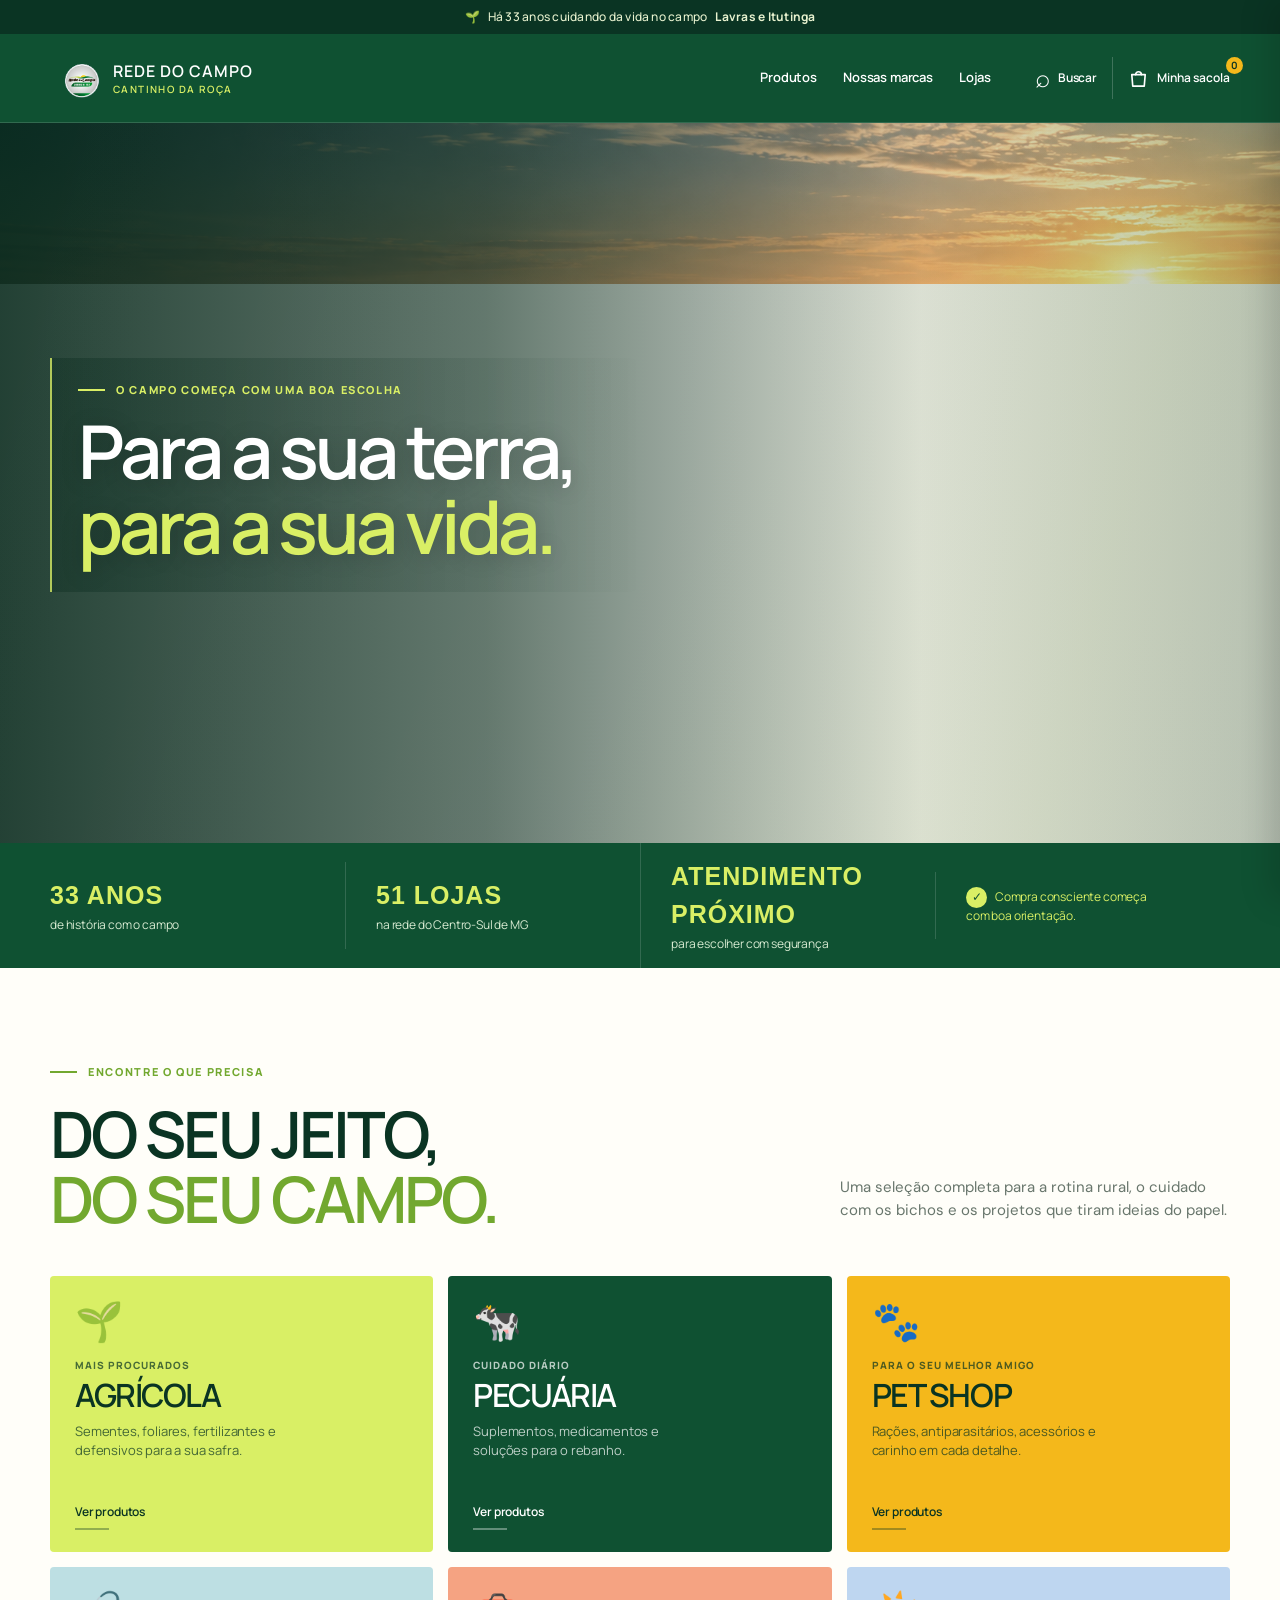
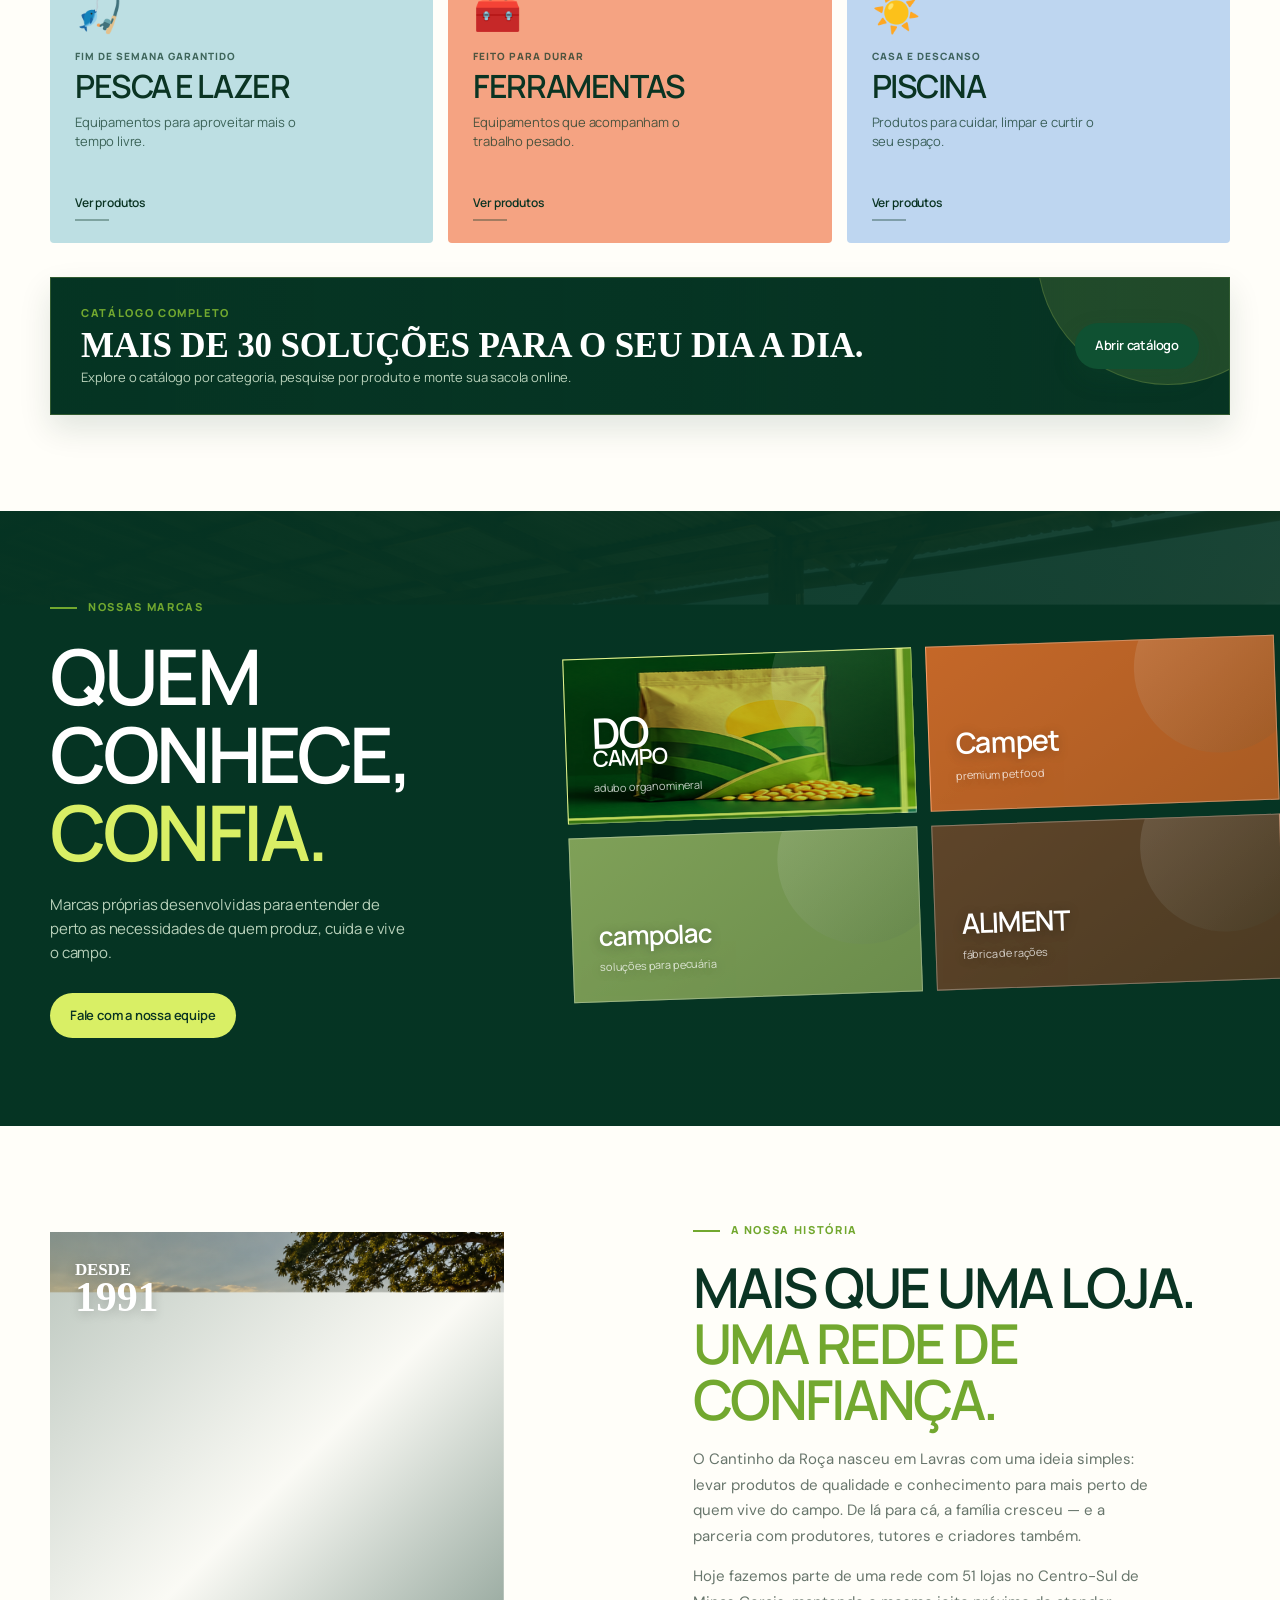
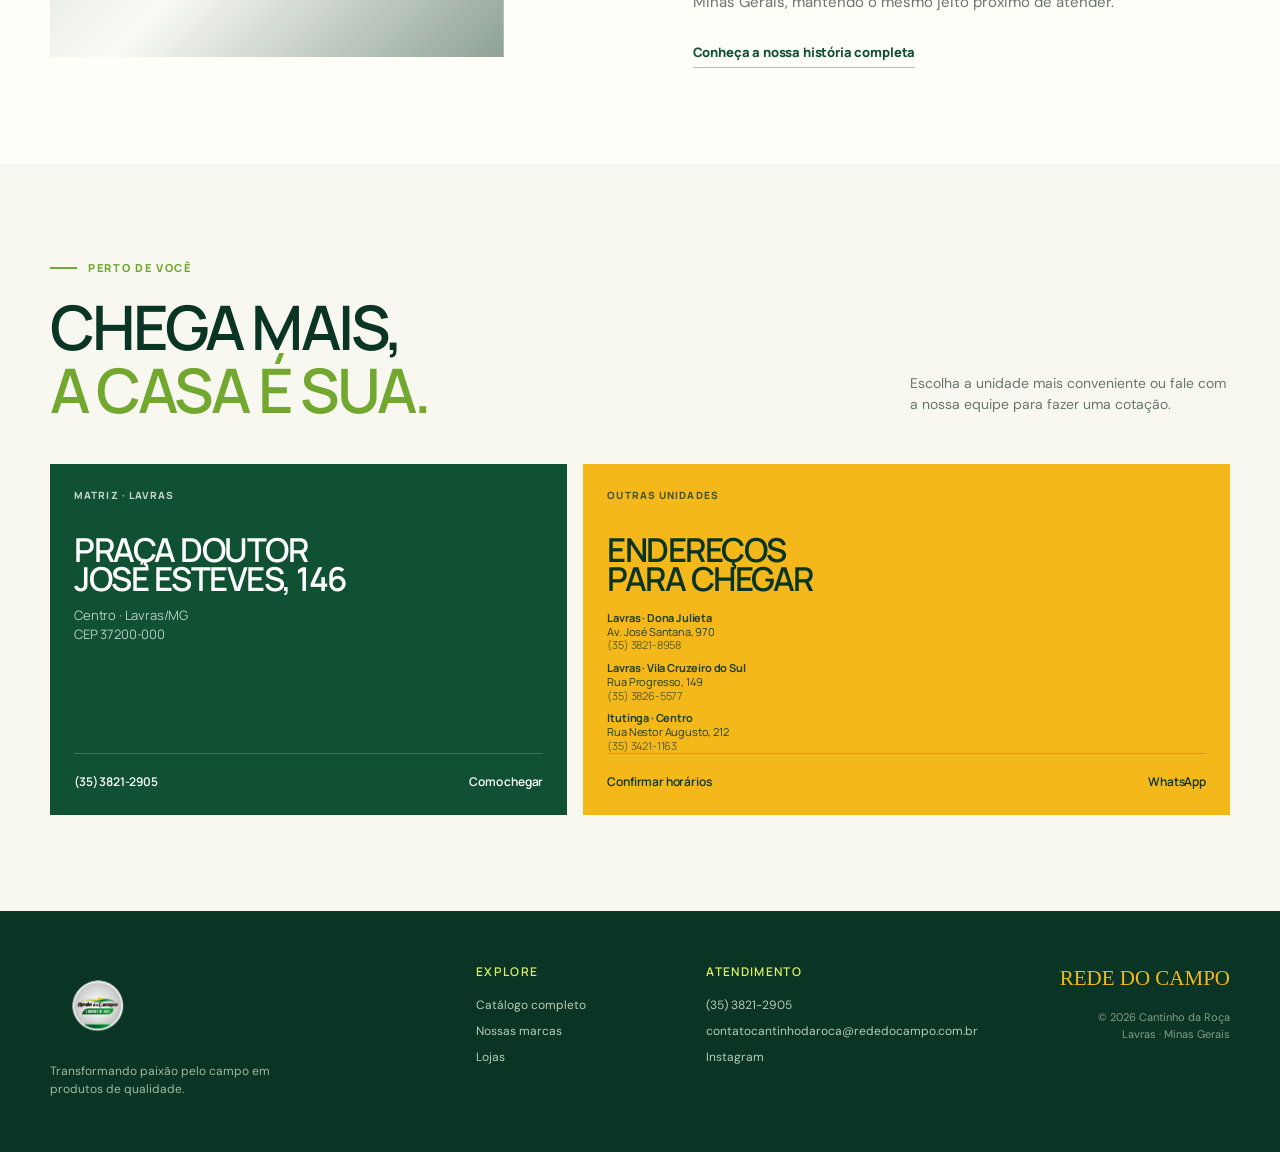
==== index.html @ a020eb0e "Publish complete site" ====
<!doctype html>
<html lang="pt-BR">
  <head>
    <meta charset="UTF-8" />
    <meta name="viewport" content="width=device-width, initial-scale=1.0" />
    <meta name="description" content="Rede do Campo Cantinho da Roça: soluções para agricultura, pecuária, pet, pesca, ferramentas e piscina em Lavras e região." />
    <title>Rede do Campo | Cantinho da Roça</title>
    <link rel="preconnect" href="https://fonts.googleapis.com" />
    <link rel="preconnect" href="https://fonts.gstatic.com" crossorigin />
    <link href="https://fonts.googleapis.com/css2?family=DM+Sans:wght@400;500;600;700&family=Manrope:wght@400;500;600;700;800&display=swap" rel="stylesheet" />
    <link rel="stylesheet" href="./styles.css?v=hero-frame" />
    <style>.quote-cta{display:none!important}.locations-grid{grid-template-columns:minmax(0,1fr) minmax(0,1.25fr)}@media(max-width:900px){.locations-grid{grid-template-columns:1fr 1fr}}@media(max-width:640px){.locations-grid{grid-template-columns:1fr}}</style>
  </head>
  <body>
    <div class="announcement"><span>🌱</span> Há 33 anos cuidando da vida no campo <b>Lavras e Itutinga</b><button class="announcement-close" aria-label="Fechar aviso">×</button></div>
    <header class="site-header">
      <div class="container header-inner">
        <button class="menu-toggle" aria-label="Abrir menu" aria-expanded="false"><span></span><span></span><span></span></button>
        <a class="brand" href="#inicio" aria-label="Rede do Campo - Cantinho da Roça"><img src="./assets/logo-cantinho-transparente.png" alt="Rede do Campo Cantinho da Roça" /><span><strong>REDE DO CAMPO</strong><small>CANTINHO DA ROÇA</small></span></a>
        <nav class="main-nav" aria-label="Navegação principal"><a href="./produtos.html">Produtos</a><a href="#marcas">Nossas marcas</a><a href="#lojas">Lojas</a></nav>
        <div class="header-actions"><a class="icon-action" href="./produtos.html" aria-label="Buscar produtos"><span class="icon">⌕</span><span>Buscar</span></a><button class="quote-action" id="open-quote" aria-label="Abrir sacola"><span class="quote-icon" aria-hidden="true"><svg viewBox="0 0 24 24"><path d="M5 8h14l-1 12H6L5 8Z"/><path d="M9 8a3 3 0 0 1 6 0"/></svg></span><span>Minha sacola</span><b id="quote-count">0</b></button></div>
      </div>
      <div class="mobile-nav" id="mobile-nav"><a href="./produtos.html">Produtos</a><a href="#marcas">Nossas marcas</a><a href="#lojas">Lojas</a></div>
    </header>

    <main id="inicio">
      <section class="hero">
        <div class="container hero-grid"><div class="hero-copy"><div class="eyebrow"><span class="eyebrow-line"></span> O campo começa com uma boa escolha</div><h1>Para a sua terra,<br /><em>para a sua vida.</em></h1></div></div>
      </section>

      <section class="trust-strip"><div class="container trust-grid"><div><strong>33 anos</strong><span>de história com o campo</span></div><div><strong>51 lojas</strong><span>na rede do Centro-Sul de MG</span></div><div><strong>Atendimento próximo</strong><span>para escolher com segurança</span></div><div class="trust-note"><span>✓</span> Compra consciente começa<br />com boa orientação.</div></div></section>

      <section id="categorias" class="section-pad categories-section"><div class="container"><div class="section-heading"><div><div class="eyebrow"><span class="eyebrow-line"></span> Encontre o que precisa</div><h2>Do seu jeito,<br /><em>do seu campo.</em></h2></div><p>Uma seleção completa para a rotina rural, o cuidado com os bichos e os projetos que tiram ideias do papel.</p></div>
        <div class="category-grid">
          <a class="category-card category-featured" href="./produtos.html?categoria=agricola"><span class="category-icon" aria-hidden="true">🌱</span><span class="category-kicker">Mais procurados</span><h3>Agrícola</h3><p>Sementes, foliares, fertilizantes e defensivos para a sua safra.</p><span class="card-link">Ver produtos</span></a>
          <a class="category-card category-dark" href="./produtos.html?categoria=pecuaria"><span class="category-icon" aria-hidden="true">🐄</span><span class="category-kicker">Cuidado diário</span><h3>Pecuária</h3><p>Suplementos, medicamentos e soluções para o rebanho.</p><span class="card-link">Ver produtos</span></a>
          <a class="category-card category-yellow" href="./produtos.html?categoria=pet"><span class="category-icon" aria-hidden="true">🐾</span><span class="category-kicker">Para o seu melhor amigo</span><h3>Pet shop</h3><p>Rações, antiparasitários, acessórios e carinho em cada detalhe.</p><span class="card-link">Ver produtos</span></a>
          <a class="category-card category-blue" href="./produtos.html?categoria=pesca"><span class="category-icon" aria-hidden="true">🎣</span><span class="category-kicker">Fim de semana garantido</span><h3>Pesca e lazer</h3><p>Equipamentos para aproveitar mais o tempo livre.</p><span class="card-link">Ver produtos</span></a>
          <a class="category-card category-coral" href="./produtos.html?categoria=ferramentas"><span class="category-icon" aria-hidden="true">🧰</span><span class="category-kicker">Feito para durar</span><h3>Ferramentas</h3><p>Equipamentos que acompanham o trabalho pesado.</p><span class="card-link">Ver produtos</span></a>
          <a class="category-card category-pool" href="./produtos.html?categoria=piscina"><span class="category-icon" aria-hidden="true">☀️</span><span class="category-kicker">Casa e descanso</span><h3>Piscina</h3><p>Produtos para cuidar, limpar e curtir o seu espaço.</p><span class="card-link">Ver produtos</span></a>
        </div>
        <div class="catalog-callout"><div><span class="eyebrow">Catálogo completo</span><h2>Mais de 30 soluções para o seu dia a dia.</h2><p>Explore o catálogo por categoria, pesquise por produto e monte sua sacola online.</p></div><a class="button button-primary" href="./produtos.html">Abrir catálogo</a></div>
      </div></section>

      <section id="marcas" class="brands-section"><div class="container brands-wrap"><div class="brands-copy"><div class="eyebrow"><span class="eyebrow-line"></span> Nossas marcas</div><h2>Quem conhece,<br /><em>confia.</em></h2><p>Marcas próprias desenvolvidas para entender de perto as necessidades de quem produz, cuida e vive o campo.</p><a class="button button-light" href="#lojas">Fale com a nossa equipe</a></div><div class="brand-tiles"><div class="brand-tile brand-tile-docampo"><span>DO</span><strong>CAMPO</strong><small>adubo organomineral</small></div><div class="brand-tile brand-tile-campet"><span>Campet</span><small>premium pet food</small></div><div class="brand-tile brand-tile-campolac"><span>campolac</span><small>soluções para pecuária</small></div><div class="brand-tile brand-tile-aliment"><span>ALIMENT</span><small>fábrica de rações</small></div></div></div></section>
      <section id="sobre" class="section-pad about-section"><div class="container about-grid"><div class="about-collage"><div class="collage-card collage-main"><span class="collage-year">DESDE<br /><strong>1991</strong></span></div></div><div class="about-copy"><div class="eyebrow"><span class="eyebrow-line"></span> A nossa história</div><h2>Mais que uma loja.<br /><em>Uma rede de confiança.</em></h2><p>O Cantinho da Roça nasceu em Lavras com uma ideia simples: levar produtos de qualidade e conhecimento para mais perto de quem vive do campo. De lá para cá, a família cresceu — e a parceria com produtores, tutores e criadores também.</p><p>Hoje fazemos parte de uma rede com 51 lojas no Centro-Sul de Minas Gerais, mantendo o mesmo jeito próximo de atender.</p><a class="text-link" href="https://www.cantinhodarocarededocampo.com.br/empresa" target="_blank" rel="noreferrer">Conheça a nossa história completa</a></div></div></section>
      <section id="lojas" class="locations-section section-pad"><div class="container"><div class="locations-header"><div><div class="eyebrow"><span class="eyebrow-line"></span> Perto de você</div><h2>Chega mais,<br /><em>a casa é sua.</em></h2></div><p>Escolha a unidade mais conveniente ou fale com a nossa equipe para fazer uma cotação.</p></div><div class="locations-grid"><article class="location-card location-main"><div class="location-top"><span class="location-tag">Matriz · Lavras</span></div><h3>Praça Doutor<br />José Esteves, 146</h3><p>Centro · Lavras/MG<br />CEP 37200-000</p><div class="location-footer"><a href="tel:+553538212905">(35) 3821-2905</a><a class="location-link" href="https://www.google.com/maps/search/?api=1&query=Pra%C3%A7a+Doutor+Jos%C3%A9+Esteves+146+Lavras+MG" target="_blank" rel="noreferrer">Como chegar</a></div></article><article class="location-card location-secondary location-addresses"><div class="location-top"><span class="location-tag">Outras unidades</span></div><h3>Endereços<br />para chegar</h3><div class="location-list"><p><strong>Lavras · Dona Julieta</strong><br />Av. José Santana, 970<br /><span>(35) 3821-8958</span></p><p><strong>Lavras · Vila Cruzeiro do Sul</strong><br />Rua Progresso, 149<br /><span>(35) 3826-5577</span></p><p><strong>Itutinga · Centro</strong><br />Rua Nestor Augusto, 212<br /><span>(35) 3421-1163</span></p></div><div class="location-footer"><a href="https://bio.site/Cantinhodaroca_rededocampo" target="_blank" rel="noreferrer">Confirmar horários</a><a class="location-link" href="https://bio.site/Cantinhodaroca_rededocampo" target="_blank" rel="noreferrer">WhatsApp</a></div></article><aside class="quote-cta"><span class="quote-spark">✳</span><h3>Precisa de ajuda<br />para escolher?</h3><p>Converse com quem entende do assunto.</p><a class="button button-primary" href="https://wa.me/5535998410566" target="_blank" rel="noreferrer">Falar pelo WhatsApp</a></aside></div></div></section>
    </main>

    <footer class="site-footer"><div class="container footer-grid"><div class="footer-brand"><img src="./assets/logo-cantinho-transparente.png" alt="Rede do Campo Cantinho da Roça" /><p>Transformando paixão pelo campo em produtos de qualidade.</p></div><div><h4>Explore</h4><a href="./produtos.html">Catálogo completo</a><a href="#marcas">Nossas marcas</a><a href="#lojas">Lojas</a></div><div><h4>Atendimento</h4><a href="tel:+553538212905">(35) 3821-2905</a><a href="mailto:contatocantinhodaroca@rededocampo.com.br">contatocantinhodaroca@rededocampo.com.br</a><a href="https://www.instagram.com/cantinhodaroca_rededocampo/" target="_blank" rel="noreferrer">Instagram</a></div><div class="footer-last"><span>Rede do Campo</span><small>© 2026 Cantinho da Roça<br />Lavras · Minas Gerais</small></div></div></footer>

    <div class="quote-drawer" id="quote-drawer" aria-hidden="true"><div class="drawer-backdrop" id="drawer-backdrop"></div><aside class="drawer-panel"><div class="drawer-header"><div><span class="eyebrow">Sua seleção</span><h2>Minha sacola</h2></div><button id="close-quote" aria-label="Fechar sacola">×</button></div><div class="drawer-body" id="drawer-body"></div><div class="drawer-footer"><div class="drawer-total"><span>Total estimado</span><strong id="drawer-total">R$ 0,00</strong></div><p>Os valores finais serão confirmados pela equipe da loja.</p><button class="button button-primary" id="open-checkout" hidden>Ir para checkout</button></div></aside></div>
    <div class="checkout-modal" id="checkout-modal" aria-hidden="true"><div class="checkout-backdrop" id="checkout-backdrop"></div><section class="checkout-panel" role="dialog" aria-modal="true" aria-labelledby="checkout-title"><div class="checkout-header"><div><span class="eyebrow">Finalizar pedido</span><h2 id="checkout-title">Seu pedido, <em>do seu jeito.</em></h2></div><button id="close-checkout" aria-label="Fechar checkout">×</button></div><form id="checkout-form" class="checkout-form"><div class="checkout-layout"><div class="checkout-fields"><div class="form-section"><div class="form-section-title"><span>Dados</span><h3>Seus dados</h3></div><div class="field-grid"><label>Nome completo<input name="name" autocomplete="name" required placeholder="Como podemos te chamar?" /></label><label>WhatsApp<input name="phone" autocomplete="tel" required placeholder="(35) 99999-9999" /></label><label class="field-wide">E-mail<input name="email" type="email" autocomplete="email" required placeholder="voce@email.com" /></label></div></div><div class="form-section"><div class="form-section-title"><span>Entrega</span><h3>Como receber?</h3></div><div class="choice-grid"><label class="choice-card"><input type="radio" name="fulfillment" value="Entrega" checked /><span class="choice-icon">⌂</span><span><strong>Entrega</strong><small>Receba em Lavras e região</small></span></label><label class="choice-card"><input type="radio" name="fulfillment" value="Retirada na loja" /><span class="choice-icon">⌖</span><span><strong>Retirada na loja</strong><small>Escolha a unidade mais próxima</small></span></label></div><div class="field-grid delivery-fields"><label class="field-wide">Endereço<input name="address" autocomplete="street-address" placeholder="Rua, número e complemento" /></label><label>Cidade<input name="city" value="Lavras" /></label><label>CEP<input name="zip" inputmode="numeric" placeholder="37200-000" /></label><label class="field-wide">Observações<input name="notes" placeholder="Ponto de referência (opcional)" /></label></div></div><div class="form-section"><div class="form-section-title"><span>Pagamento</span><h3>Escolha como pagar</h3></div><div class="choice-grid payment-choices"><label class="choice-card"><input type="radio" name="payment" value="PIX" checked /><span class="choice-icon">⌁</span><span><strong>PIX</strong><small>Pagamento instantâneo</small></span></label><label class="choice-card"><input type="radio" name="payment" value="Cartão de crédito" /><span class="choice-icon">▤</span><span><strong>Crédito</strong><small>Até 12x no cartão</small></span></label><label class="choice-card"><input type="radio" name="payment" value="Cartão de débito" /><span class="choice-icon">▣</span><span><strong>Débito</strong><small>Pagamento na maquininha</small></span></label></div><div class="card-fields" id="card-fields"><div class="field-grid"><label class="field-wide">Número do cartão<input name="cardNumber" inputmode="numeric" autocomplete="cc-number" placeholder="0000 0000 0000 0000" /></label><label>Nome no cartão<input name="cardName" autocomplete="cc-name" placeholder="Nome impresso" /></label><label>Validade<input name="cardExpiry" autocomplete="cc-exp" placeholder="MM/AA" /></label><label>CVV<input name="cardCvv" inputmode="numeric" autocomplete="cc-csc" placeholder="000" /></label></div></div><div class="pix-note" id="pix-note"><span>PIX</span><p>O código para pagamento será enviado depois da confirmação do pedido.</p></div></div></div><aside class="order-summary"><div class="summary-top"><span>Resumo do pedido</span><span id="checkout-items-count">0 itens</span></div><div id="checkout-items"></div><div class="summary-line"><span>Subtotal</span><strong id="checkout-subtotal">R$ 0,00</strong></div><div class="summary-line delivery-line"><span>Entrega</span><strong id="checkout-delivery">A combinar</strong></div><div class="summary-total"><span>Total estimado</span><strong id="checkout-total">R$ 0,00</strong></div><button class="button button-primary checkout-submit" type="submit">Confirmar pedido</button><small>Você receberá a confirmação da equipe antes de qualquer cobrança.</small></aside></div></form><div class="checkout-success" id="checkout-success" hidden><span>✓</span><h3>Pedido recebido!</h3><p>Obrigado. A equipe do Cantinho da Roça vai confirmar disponibilidade, entrega e pagamento pelo WhatsApp.</p><button class="button button-primary" id="success-close">Voltar para a loja</button></div></section></div>
    <div class="toast" id="toast" role="status">Adicionado à sua cotação.</div>
    <script src="./app.js"></script>
  </body>
</html>
---- styles.css ----
:root{--forest:#0f5132;--forest-deep:#0a3423;--leaf:#72a82f;--lime:#d9ef65;--yellow:#f4b81b;--cream:#f8f8f1;--paper:#fffef9;--ink:#14251e;--muted:#68766c;--line:#dfe4d9;--orange:#f47b31;--blue:#6eaec7;--shadow:0 18px 45px rgba(19,56,32,.1)}
*{box-sizing:border-box}html{scroll-behavior:smooth}body{margin:0;background:var(--cream);color:var(--ink);font-family:"DM Sans",sans-serif;font-size:16px;line-height:1.5}a{color:inherit;text-decoration:none}button,input{font:inherit}button{cursor:pointer}.container{width:min(1180px,calc(100% - 48px));margin:0 auto}.section-pad{padding:96px 0}.announcement{height:34px;background:var(--forest-deep);color:#e8f2cf;display:flex;align-items:center;justify-content:center;gap:8px;font-size:12px;font-weight:600;letter-spacing:.02em;position:relative}.announcement a{color:var(--lime);text-decoration:underline;text-underline-offset:3px}.announcement-separator{opacity:.45}.announcement-close{display:none}.site-header{background:var(--paper);border-bottom:1px solid #edf0e8;position:sticky;top:0;z-index:20}.header-main{height:88px;display:flex;align-items:center;gap:28px}.brand{display:flex;align-items:center;gap:11px;min-width:242px}.brand img{width:52px;height:52px;object-fit:contain}.brand span{display:flex;flex-direction:column;line-height:1}.brand strong{font-family:"Barlow Condensed",sans-serif;letter-spacing:.06em;font-size:16px;color:var(--forest-deep)}.brand small{font-family:"Barlow Condensed",sans-serif;letter-spacing:.14em;font-weight:800;font-size:10px;color:var(--leaf);margin-top:5px}.main-nav{display:flex;align-items:center;gap:26px;margin-left:auto}.main-nav a{font-size:13px;font-weight:700;color:#48594d;transition:color .2s}.main-nav a:hover{color:var(--forest)}.header-actions{display:flex;align-items:center;gap:15px;margin-left:16px}.icon-action,.quote-action{border:0;background:none;color:var(--forest-deep);display:flex;align-items:center;gap:7px;font-size:12px;font-weight:700;white-space:nowrap}.icon{font-size:26px;font-family:Arial;font-weight:400;line-height:.5}.quote-action{position:relative;padding:9px 0 9px 13px;border-left:1px solid var(--line)}.quote-icon{font-size:20px;transform:rotate(90deg);display:inline-block}.quote-action b{background:var(--yellow);color:var(--forest-deep);font-size:10px;border-radius:50%;width:17px;height:17px;display:grid;place-items:center;position:absolute;right:-13px;top:0}.menu-toggle,.mobile-nav{display:none}.eyebrow{display:flex;align-items:center;gap:11px;color:var(--leaf);font-size:11px;font-weight:800;letter-spacing:.15em;text-transform:uppercase}.eyebrow-line{width:27px;height:2px;background:currentColor;display:inline-block}.hero{padding-top:76px;padding-bottom:84px;overflow:hidden}.hero-grid{display:grid;grid-template-columns:48% 52%;align-items:center;gap:24px}.hero-copy{padding:14px 0 15px}.hero h1,.section-heading h2,.about-copy h2,.locations-header h2,.social-copy h2{font-family:"Barlow Condensed",sans-serif;text-transform:uppercase;line-height:.95;letter-spacing:-.015em;margin:24px 0 22px;color:var(--forest-deep);font-size:clamp(56px,6vw,88px);font-weight:900}.hero h1 em,.section-heading h2 em,.about-copy h2 em,.locations-header h2 em,.social-copy h2 em{color:var(--leaf);font-style:normal}.hero-lede{max-width:480px;color:var(--muted);font-size:17px;line-height:1.65;margin:0 0 30px}.hero-buttons{display:flex;gap:12px;flex-wrap:wrap}.button{border:0;border-radius:100px;padding:13px 20px;display:inline-flex;align-items:center;justify-content:center;gap:16px;font-size:13px;font-weight:800;transition:transform .2s,box-shadow .2s}.button:hover{transform:translateY(-2px)}.button-primary{background:var(--forest);color:white;box-shadow:0 10px 25px rgba(15,81,50,.17)}.button-primary:hover{box-shadow:0 13px 27px rgba(15,81,50,.28)}.button-ghost{border:1px solid #becbb9;color:var(--forest);background:transparent}.button-light{background:var(--lime);color:var(--forest-deep)}.hero-buttons .button span,.button span{font-size:16px;font-weight:400}.hero-proof{display:flex;align-items:center;gap:13px;margin-top:48px}.proof-avatars{display:flex}.proof-avatars span{width:28px;height:28px;display:grid;place-items:center;border-radius:50%;border:2px solid var(--cream);margin-left:-5px;color:var(--forest-deep);font-size:12px}.proof-avatars span:first-child{margin-left:0;background:var(--lime)}.proof-avatars span:nth-child(2){background:var(--yellow)}.proof-avatars span:last-child{background:#8ab584}.hero-proof p{font-size:12px;line-height:1.35;margin:0;color:var(--forest)}.hero-proof p span{color:var(--muted)}.hero-art{position:relative;height:505px;display:flex;align-items:center;justify-content:center}.sun-disc{position:absolute;width:400px;height:400px;background:var(--lime);border-radius:50%;right:2%;top:7%;opacity:.85}.hero-art:before{content:"";position:absolute;inset:16px -100px -15px 60px;background:var(--yellow);clip-path:polygon(17% 5%,82% 0,100% 27%,93% 88%,47% 100%,0 78%);opacity:.82}.hero-image-frame{position:relative;width:420px;height:360px;overflow:hidden;z-index:2;border:12px solid var(--paper);box-shadow:var(--shadow);transform:rotate(4deg);background:#92bd35}.hero-image-frame img{width:100%;height:100%;object-fit:cover}.hero-sticker{position:absolute;z-index:4;display:flex;flex-direction:column;text-transform:uppercase;line-height:.95;font-family:"Barlow Condensed",sans-serif;font-weight:800}.sticker-top{right:0;top:57px;background:var(--forest);color:var(--lime);padding:19px 20px 17px;transform:rotate(-5deg);font-size:16px;box-shadow:6px 8px 0 rgba(10,52,35,.14)}.sticker-top span{font-size:23px;color:var(--yellow);line-height:1}.sticker-top strong{font-size:30px;color:#fff;margin-top:4px}.sticker-bottom{bottom:43px;left:10px;background:var(--paper);color:var(--forest-deep);padding:14px 18px 15px;transform:rotate(-4deg);font-size:17px;box-shadow:var(--shadow)}.sticker-bottom strong{font-size:30px;color:var(--leaf)}.sticker-bottom span{font-family:"DM Sans";text-transform:none;font-size:11px;line-height:1.2;margin-top:3px}.hero-grain{position:absolute;width:40px;height:150px;border-left:3px solid var(--forest);border-radius:50%;transform:rotate(26deg);z-index:1}.grain-one{bottom:29px;right:39px}.grain-two{top:55px;left:51px;transform:rotate(-44deg);height:96px;border-color:var(--yellow)}.trust-strip{background:var(--forest);color:#fff}.trust-grid{display:grid;grid-template-columns:repeat(4,1fr);min-height:108px;align-items:center}.trust-grid>div{padding:15px 30px;border-left:1px solid rgba(255,255,255,.15);display:flex;flex-direction:column;gap:2px}.trust-grid>div:first-child{border-left:0;padding-left:0}.trust-grid strong{font-family:"Barlow Condensed",sans-serif;text-transform:uppercase;font-size:25px;letter-spacing:.04em;color:var(--lime)}.trust-grid span{font-size:12px;color:#d7ead1}.trust-note{font-size:12px;line-height:1.35!important;color:var(--lime);display:block!important}.trust-note span{display:inline-grid;width:21px;height:21px;border-radius:50%;background:var(--lime);color:var(--forest);place-items:center;margin-right:6px;vertical-align:middle}.categories-section{background:var(--paper)}.section-heading{display:flex;align-items:end;justify-content:space-between;gap:28px;margin-bottom:45px}.section-heading h2{font-size:clamp(48px,5vw,68px);margin:20px 0 0}.section-heading>p{max-width:390px;color:var(--muted);margin:0 0 10px;font-size:15px}.category-grid{display:grid;grid-template-columns:repeat(3,1fr);gap:15px}.category-card{position:relative;overflow:hidden;border-radius:4px;min-height:276px;padding:25px;color:var(--forest-deep);transition:transform .25s,box-shadow .25s}.category-card:hover{transform:translateY(-5px);box-shadow:var(--shadow)}.category-icon{font-size:35px;display:block;filter:saturate(.9)}.category-kicker{display:block;font-size:10px;font-weight:800;text-transform:uppercase;letter-spacing:.1em;margin-top:18px;opacity:.7}.category-card h3{font-family:"Barlow Condensed";font-size:35px;text-transform:uppercase;line-height:.9;margin:6px 0 10px}.category-card p{font-size:13px;line-height:1.45;max-width:235px;margin:0;color:inherit;opacity:.72}.card-link{position:absolute;bottom:22px;font-size:12px;font-weight:800}.card-link b{font-size:17px;margin-left:8px;font-weight:400}.category-mark{position:absolute;right:20px;bottom:18px;font-family:"Barlow Condensed";font-size:46px;font-weight:900;line-height:1;opacity:.12}.category-featured{background:var(--lime)}.category-dark{background:var(--forest);color:#fff}.category-dark .card-link{color:var(--lime)}.category-yellow{background:var(--yellow)}.category-blue{background:#bddfe3}.category-coral{background:#f5a382}.category-pool{background:#bed6f0}.featured-section{background:var(--cream)}.section-heading.compact{margin-bottom:28px}.section-heading.compact h2{font-size:clamp(46px,4vw,61px)}.text-link{font-size:13px;font-weight:800;color:var(--forest);display:inline-flex;gap:10px;align-items:center;border-bottom:1px solid rgba(15,81,50,.35);padding-bottom:4px}.text-link span{font-size:16px;font-weight:400}.product-toolbar{display:flex;justify-content:space-between;align-items:center;gap:18px;margin-bottom:22px}.product-tabs{display:flex;gap:4px;flex-wrap:wrap}.product-tabs button{border:0;background:transparent;padding:8px 12px;border-radius:99px;color:var(--muted);font-size:12px;font-weight:700}.product-tabs button.active,.product-tabs button:hover{background:var(--forest);color:#fff}.product-search{background:var(--paper);border:1px solid var(--line);border-radius:99px;display:flex;align-items:center;gap:7px;padding:0 15px;max-width:220px}.product-search span{font-size:22px;color:var(--muted)}.product-search input{background:transparent;border:0;outline:0;padding:10px 0;width:100%;font-size:12px;color:var(--ink)}.product-grid{display:grid;grid-template-columns:repeat(3,1fr);gap:19px}.product-card{background:var(--paper);border-radius:4px;overflow:hidden;box-shadow:0 2px 0 rgba(15,81,50,.03);transition:transform .2s,box-shadow .2s}.product-card:hover{transform:translateY(-4px);box-shadow:var(--shadow)}.product-image{height:205px;position:relative;overflow:hidden;display:flex;align-items:center;justify-content:center}.product-image-green{background:linear-gradient(135deg,#a8d132,#5c8c2e)}.product-image-green img{height:180px;width:270px;object-fit:cover;mix-blend-mode:multiply;opacity:.88;transform:rotate(-4deg)}.product-image-lime{background:#cfe958}.product-image-orange{background:var(--orange)}.product-image-brown{background:#d5a37d}.product-image-corn{background:#e7cf5d}.product-image-water{background:#7db8c7}.product-badge{position:absolute;z-index:2;left:15px;top:14px;background:rgba(255,255,255,.86);font-size:10px;font-weight:800;padding:5px 8px;border-radius:3px;text-transform:uppercase;letter-spacing:.04em}.image-caption{position:absolute;bottom:12px;right:14px;color:rgba(10,52,35,.65);font-family:"Barlow Condensed";font-size:18px;font-weight:700;text-transform:uppercase}.product-info{padding:17px 17px 16px}.product-category{font-size:10px;text-transform:uppercase;letter-spacing:.1em;color:var(--leaf);font-weight:800}.product-info h3{font-family:"Barlow Condensed";text-transform:uppercase;font-size:29px;line-height:1;margin:7px 0 5px}.product-info p{font-size:12px;color:var(--muted);margin:0 0 16px}.add-quote{display:flex;justify-content:space-between;align-items:center;border:0;background:none;border-top:1px solid var(--line);width:100%;padding:12px 0 0;color:var(--forest);font-size:12px;font-weight:800;text-align:left}.add-quote span{font-size:21px;font-weight:400}.empty-state{color:var(--muted);background:var(--paper);padding:22px;text-align:center}.bottle-art{height:150px;width:105px;background:linear-gradient(90deg,#eff8de,#bfe363);border-radius:18px 18px 22px 22px;position:relative;display:flex;align-items:center;justify-content:center;flex-direction:column;color:var(--forest);font-family:"Barlow Condensed";font-size:23px;text-align:center;box-shadow:10px 6px 0 rgba(91,128,30,.2);transform:rotate(7deg)}.bottle-art:before{content:"";position:absolute;top:-15px;width:40px;height:20px;background:#658f2e;border-radius:4px}.bottle-art i{position:absolute;width:8px;height:8px;background:var(--forest);border-radius:50%;opacity:.65}.bottle-art i:first-child{left:17px;top:43px}.bottle-art i:nth-child(2){right:17px;top:78px}.bottle-art i:last-child{left:27px;bottom:29px}.bottle-art strong{line-height:.8}.pet-pack{width:145px;height:155px;border-radius:8px 8px 4px 4px;background:#ecf4ce;transform:rotate(-5deg);display:flex;flex-direction:column;align-items:center;justify-content:center;color:var(--forest);box-shadow:12px 6px 0 rgba(134,59,17,.18);font-family:"Barlow Condensed"}.pet-pack span{font-size:29px;font-weight:900}.pet-pack strong{font-size:34px;line-height:.8;text-transform:uppercase}.pet-pack small{font-family:"DM Sans";font-size:9px;margin-top:13px;text-transform:uppercase}.feed-sack{width:140px;height:155px;border-radius:50% 50% 9px 9px;background:#f4e2bd;transform:rotate(6deg);display:flex;flex-direction:column;align-items:center;justify-content:center;color:#8b4423;font-family:"Barlow Condensed";box-shadow:10px 7px 0 rgba(103,52,22,.18)}.feed-sack span{font-size:22px;font-weight:900}.feed-sack strong{font-size:31px;line-height:.85}.feed-sack small{font-family:"DM Sans";text-align:center;font-size:9px;width:90px;margin-top:12px}.corn-stalk{position:absolute;left:24px;bottom:17px;height:175px;width:95px;border-left:4px solid #59812a;transform:rotate(-13deg)}.corn-stalk:before,.corn-stalk:after{content:"";position:absolute;width:65px;height:17px;background:#74a82f;border-radius:100% 0 100% 0;transform:rotate(28deg);left:-41px;top:76px}.corn-stalk:after{top:111px;left:-26px;transform:rotate(-31deg)}.corn-stalk span{position:absolute;color:#bf8a13;font-size:30px}.corn-stalk span:first-child{top:30px;left:-10px}.corn-stalk span:nth-child(2){top:67px;left:24px}.corn-stalk span:last-child{top:101px;left:-13px}.seed-pack{position:absolute;right:51px;bottom:25px;width:110px;height:130px;background:#fff8df;transform:rotate(9deg);box-shadow:8px 6px 0 rgba(140,104,17,.2);padding:15px 10px;color:var(--forest);text-align:center;font-family:"Barlow Condensed"}.seed-pack span{font-size:13px;line-height:.85;font-weight:900}.seed-pack strong{display:block;font-size:38px;color:#d79e1b;margin-top:19px}.fishing-art{position:relative;height:165px;width:235px;color:#e8f5d1}.fishing-art span{font-size:155px;line-height:.7;position:absolute;left:15px;top:41px;transform:rotate(-19deg);font-family:Georgia}.fishing-art b{position:absolute;text-transform:uppercase;font-family:"Barlow Condensed";font-size:33px;left:93px;top:80px}.fishing-art i{position:absolute;width:72px;height:72px;border:2px solid rgba(255,255,255,.7);border-radius:50%;right:17px;top:20px}.brands-section{background:var(--forest-deep);color:white;padding:88px 0;overflow:hidden}.brands-wrap{display:grid;grid-template-columns:38% 62%;align-items:center;gap:60px}.brands-copy h2{font-family:"Barlow Condensed";text-transform:uppercase;line-height:.93;font-size:clamp(55px,6vw,80px);margin:21px 0;color:white}.brands-copy h2 em{color:var(--lime);font-style:normal}.brands-copy p{color:#b8d1ba;max-width:360px;font-size:15px;line-height:1.6;margin:0 0 28px}.brand-tiles{display:grid;grid-template-columns:1fr 1fr;gap:14px;transform:rotate(-3deg)}.brand-tile{min-height:165px;padding:26px;display:flex;flex-direction:column;justify-content:end;position:relative;overflow:hidden}.brand-tile:before{content:"";position:absolute;border-radius:50%;width:170px;height:170px;top:-55px;right:-30px;background:rgba(255,255,255,.16)}.brand-tile span,.brand-tile strong,.brand-tile small{position:relative}.brand-tile span{font-family:"Barlow Condensed";font-size:32px;font-weight:900;line-height:.8;text-transform:uppercase}.brand-tile strong{font-family:"Barlow Condensed";font-size:29px;line-height:.8}.brand-tile small{font-size:11px;margin-top:12px;opacity:.75}.brand-tile-docampo{background:var(--lime);color:var(--forest-deep)}.brand-tile-docampo span{font-size:42px}.brand-tile-docampo strong{font-size:22px;letter-spacing:.2em}.brand-tile-campet{background:var(--orange)}.brand-tile-campet span{font-family:"DM Sans";font-size:29px;text-transform:none}.brand-tile-campolac{background:#b2d276;color:var(--forest-deep)}.brand-tile-campolac span{font-family:"DM Sans";font-size:26px;text-transform:none}.brand-tile-aliment{background:#a46a43}.brand-tile-aliment span{font-size:28px}.about-section{background:var(--paper)}.about-grid{display:grid;grid-template-columns:1fr 1fr;gap:105px;align-items:center}.about-collage{height:425px;position:relative}.collage-card{position:absolute;overflow:hidden}.collage-main{inset:0 84px 0 0;background:linear-gradient(142deg,#b8d85b,#568e37 48%,#e9b32b);color:var(--forest-deep);padding:25px}.collage-main:after{content:"";position:absolute;bottom:-54px;right:-35px;width:320px;height:190px;background:rgba(9,60,33,.55);border-radius:50% 50% 0 0;transform:rotate(-17deg)}.collage-year{font-family:"Barlow Condensed";font-size:17px;line-height:.8;font-weight:800;text-transform:uppercase;position:relative;z-index:1}.collage-year strong{font-size:42px}.collage-sun{position:absolute;right:50px;top:46px;width:125px;height:125px;background:var(--yellow);border-radius:50%;opacity:.9}.collage-copy{position:absolute;bottom:25px;left:25px;z-index:2;font-family:"Barlow Condensed";font-size:28px;line-height:.9;text-transform:uppercase;color:#fff}.collage-copy strong{color:var(--lime);font-size:47px}.collage-small{width:220px;height:180px;right:0;bottom:31px;border:10px solid var(--paper);box-shadow:var(--shadow);transform:rotate(7deg)}.collage-small img{width:100%;height:100%;object-fit:cover;object-position:42% 22%}.collage-stamp{position:absolute;top:-28px;right:-10px;z-index:3;width:76px;height:76px;border-radius:50%;background:var(--yellow);color:var(--forest-deep);display:grid;place-items:center;text-align:center;font-family:"Barlow Condensed";font-size:11px;line-height:.75;text-transform:uppercase;transform:rotate(13deg);box-shadow:4px 5px 0 rgba(15,81,50,.15)}.collage-stamp strong{font-size:26px}.about-copy h2{font-size:clamp(49px,4.3vw,68px);margin:20px 0}.about-copy p{max-width:470px;color:var(--muted);font-size:15px;line-height:1.7}.about-copy .text-link{margin-top:13px}.locations-section{background:var(--cream)}.locations-header{display:flex;justify-content:space-between;align-items:end;margin-bottom:42px}.locations-header h2{font-size:clamp(49px,4.8vw,70px);margin:20px 0 0}.locations-header>p{max-width:320px;color:var(--muted);font-size:14px;margin:0 0 7px}.locations-grid{display:grid;grid-template-columns:1.16fr .9fr .84fr;gap:16px}.location-card{min-height:250px;padding:24px;background:var(--paper);display:flex;flex-direction:column}.location-main{background:var(--forest);color:#fff}.location-secondary{background:var(--yellow);color:var(--forest-deep)}.location-top{display:flex;justify-content:space-between;align-items:start}.location-tag{font-size:10px;text-transform:uppercase;letter-spacing:.11em;font-weight:800;opacity:.74}.location-number{font-family:"Barlow Condensed";font-size:18px;opacity:.45}.location-card h3{font-family:"Barlow Condensed";text-transform:uppercase;font-size:33px;line-height:.9;margin:32px 0 12px}.location-card p{font-size:13px;line-height:1.45;opacity:.7;margin:0}.location-footer{display:flex;justify-content:space-between;align-items:center;margin-top:auto;padding-top:19px;border-top:1px solid rgba(255,255,255,.2);font-size:12px;font-weight:800}.location-secondary .location-footer{border-color:rgba(15,81,50,.2)}.location-link{display:flex;gap:8px}.location-link span{font-size:16px;font-weight:400}.quote-cta{min-height:250px;padding:24px;background:var(--lime);position:relative;overflow:hidden}.quote-cta:after{content:"";position:absolute;right:-75px;bottom:-80px;width:210px;height:210px;border-radius:50%;border:35px solid rgba(15,81,50,.13)}.quote-spark{font-size:27px;color:var(--forest)}.quote-cta h3{font-family:"Barlow Condensed";font-size:31px;line-height:.92;text-transform:uppercase;margin:20px 0 9px}.quote-cta p{font-size:12px;max-width:150px;line-height:1.4;margin:0 0 20px;color:var(--forest)}.quote-cta .button{position:relative;z-index:2;padding:11px 15px;font-size:11px}.social-section{background:var(--paper);padding:88px 0}.social-wrap{display:grid;grid-template-columns:36% 64%;gap:50px;align-items:center}.social-copy h2{font-size:clamp(50px,5vw,70px);margin-bottom:21px}.social-copy p{max-width:300px;color:var(--muted);font-size:14px;line-height:1.6}.social-copy .text-link{margin-top:12px}.social-mosaic{display:grid;grid-template-columns:repeat(4,1fr);gap:9px}.social-tile{height:230px;position:relative;overflow:hidden;padding:17px;color:#fff;display:flex;align-items:end;font-family:"Barlow Condensed";font-size:22px;line-height:.9;text-transform:uppercase;background-size:cover}.social-tile:after{content:"";position:absolute;inset:0;background:linear-gradient(transparent 35%,rgba(5,38,25,.74))}.social-tile span{position:relative;z-index:1}.social-tile b{font-size:31px;color:var(--lime)}.tile-one{background:linear-gradient(135deg,#b7c967,#3e5833 56%,#0e3024)}.tile-two{background:linear-gradient(150deg,#efb84a,#f3772e 48%,#fff0b1)}.tile-three{background:linear-gradient(145deg,#89bd39,#2f6930 55%,#113b2d)}.tile-four{background:linear-gradient(135deg,#b9dbcc,#579e69 50%,#0d4b34)}.site-footer{background:var(--forest-deep);color:#dbe7d7;padding:52px 0 42px}.footer-grid{display:grid;grid-template-columns:2fr 1fr 1.5fr 1fr;gap:35px}.footer-brand img{width:75px;filter:grayscale(1) brightness(2)}.footer-brand p{font-size:12px;max-width:220px;color:#9fba9f;margin-top:14px}.site-footer h4{font-size:12px;text-transform:uppercase;letter-spacing:.11em;color:var(--lime);margin:0 0 15px}.site-footer>div a{display:block;color:#b6cdb7;font-size:12px;margin:8px 0}.footer-last{text-align:right;display:flex;flex-direction:column;align-items:end;gap:15px}.footer-last span{font-family:"Barlow Condensed";font-size:21px;text-transform:uppercase;color:var(--yellow)}.footer-last small{font-size:11px;line-height:1.55;color:#849d88}.quote-drawer{position:fixed;inset:0;z-index:50;pointer-events:none}.quote-drawer.open{pointer-events:auto}.drawer-backdrop{position:absolute;inset:0;background:rgba(6,30,19,.46);opacity:0;transition:opacity .3s}.drawer-panel{position:absolute;right:0;top:0;height:100%;width:min(420px,100%);background:var(--paper);transform:translateX(100%);transition:transform .35s ease;box-shadow:-10px 0 30px rgba(0,0,0,.14);display:flex;flex-direction:column}.quote-drawer.open .drawer-backdrop{opacity:1}.quote-drawer.open .drawer-panel{transform:translateX(0)}.drawer-header{padding:26px 25px 21px;border-bottom:1px solid var(--line);display:flex;justify-content:space-between;align-items:start}.drawer-header .eyebrow{font-size:10px}.drawer-header h2{font-family:"Barlow Condensed";font-size:38px;text-transform:uppercase;line-height:.9;margin:9px 0 0}.drawer-header button{font-size:28px;line-height:1;border:0;background:transparent;color:var(--forest)}.drawer-body{padding:21px 25px;flex:1;overflow:auto}.drawer-empty{text-align:center;padding:80px 25px;color:var(--muted)}.drawer-empty>span{display:grid;place-items:center;margin:0 auto 15px;width:49px;height:49px;border-radius:50%;background:var(--lime);color:var(--forest);font-size:25px}.drawer-empty h3{font-family:"Barlow Condensed";font-size:28px;text-transform:uppercase;color:var(--forest-deep);margin:0 0 6px}.drawer-empty p{font-size:13px;line-height:1.5}.drawer-empty a{display:inline-block;color:var(--forest);font-weight:800;border-bottom:1px solid var(--forest);font-size:13px;margin-top:10px}.quote-item{display:flex;align-items:center;justify-content:space-between;gap:12px;border-bottom:1px solid var(--line);padding:15px 0}.quote-item strong{font-family:"Barlow Condensed";font-size:21px;text-transform:uppercase}.quote-item button{border:0;background:none;color:var(--muted);font-size:20px}.drawer-footer{border-top:1px solid var(--line);padding:18px 25px 25px}.drawer-footer p{font-size:12px;color:var(--muted);margin:0 0 13px}.drawer-footer .button{width:100%;font-size:12px}.toast{position:fixed;left:50%;bottom:25px;transform:translate(-50%,20px);background:var(--forest-deep);color:#fff;padding:12px 19px;border-radius:99px;font-size:12px;opacity:0;pointer-events:none;transition:.25s;z-index:70}.toast.show{opacity:1;transform:translate(-50%,0)}
@media(max-width:1050px){.main-nav{gap:16px}.brand{min-width:220px}.hero-grid{grid-template-columns:1fr 1fr}.hero-art{transform:scale(.84);transform-origin:center right;margin-left:-50px}.category-grid{grid-template-columns:repeat(2,1fr)}.product-grid{grid-template-columns:repeat(2,1fr)}.locations-grid{grid-template-columns:1fr 1fr}.quote-cta{grid-column:1/-1;min-height:170px}.social-wrap{grid-template-columns:1fr}.social-mosaic{max-width:760px}}
@media(max-width:760px){.container{width:min(100% - 34px,560px)}.announcement{justify-content:flex-start;padding:0 17px;font-size:11px;white-space:nowrap;overflow:hidden}.announcement-separator,.announcement a{display:none}.announcement-close{display:block;margin-left:auto;border:0;background:none;color:#fff;font-size:20px;line-height:1}.site-header{position:sticky}.header-main{height:70px;gap:12px;justify-content:space-between}.menu-toggle{display:flex;width:30px;height:34px;flex-direction:column;justify-content:center;gap:5px;background:none;border:0;padding:0}.menu-toggle span{height:2px;background:var(--forest);width:24px}.brand{min-width:0;gap:7px;margin-right:auto}.brand img{width:44px;height:44px}.brand strong{font-size:13px}.brand small{font-size:8px;margin-top:4px}.main-nav,.icon-action{display:none}.header-actions{margin-left:0;gap:0}.quote-action{border-left:0;padding:0;font-size:0}.quote-action .quote-icon{font-size:25px}.quote-action b{right:-5px;top:-8px}.mobile-nav{display:flex;max-height:0;overflow:hidden;flex-direction:column;background:var(--paper);transition:max-height .3s;padding:0 17px}.mobile-nav.open{max-height:290px;padding-bottom:12px}.mobile-nav a{padding:12px 4px;border-top:1px solid var(--line);font-size:13px;font-weight:700}.section-pad{padding:65px 0}.hero{padding-top:52px;padding-bottom:60px}.hero-grid{display:flex;flex-direction:column;gap:10px}.hero-copy{width:100%}.hero h1{font-size:60px;margin:20px 0}.hero-lede{font-size:15px;line-height:1.55}.hero-buttons{gap:8px}.button{padding:12px 16px;font-size:12px}.hero-proof{margin-top:32px}.hero-art{width:calc(100% + 15px);height:365px;transform:none;margin:0 0 -20px;align-self:end}.sun-disc{width:275px;height:275px;top:16%;right:11%}.hero-art:before{inset:30px -60px -15px 42px}.hero-image-frame{width:275px;height:240px;border-width:8px;transform:rotate(4deg)}.sticker-top{top:23px;right:0;padding:12px 12px 12px;font-size:12px}.sticker-top strong{font-size:22px}.sticker-bottom{bottom:20px;left:0;padding:11px 14px}.sticker-bottom strong{font-size:24px}.sticker-bottom span{font-size:10px}.trust-grid{grid-template-columns:1fr 1fr;padding:10px 0}.trust-grid>div{padding:14px 12px;border-left:0;border-top:1px solid rgba(255,255,255,.15)}.trust-grid>div:first-child,.trust-grid>div:nth-child(2){border-top:0}.trust-grid>div:first-child{padding-left:0}.trust-grid>div:nth-child(odd){padding-left:0}.trust-grid>div:nth-child(even){padding-right:0}.trust-grid strong{font-size:21px}.trust-grid span{font-size:11px}.trust-note{grid-column:1/-1;border-left:0!important;padding-left:0!important}.section-heading{display:block;margin-bottom:30px}.section-heading>p{margin-top:20px;font-size:14px}.section-heading h2{font-size:51px}.category-grid{grid-template-columns:1fr;gap:11px}.category-card{min-height:210px;padding:21px}.category-card h3{font-size:32px}.category-card p{max-width:250px}.category-icon{font-size:29px}.category-kicker{margin-top:9px}.card-link{bottom:18px}.product-toolbar{display:block}.product-tabs{overflow-x:auto;flex-wrap:nowrap;padding-bottom:9px;margin-bottom:11px}.product-tabs button{white-space:nowrap}.product-search{max-width:none}.product-grid{grid-template-columns:1fr;gap:14px}.product-image{height:225px}.brands-section{padding:70px 0}.brands-wrap{grid-template-columns:1fr;gap:35px}.brands-copy h2{font-size:58px}.brands-copy p{font-size:14px}.brand-tiles{transform:none;gap:9px}.brand-tile{min-height:135px;padding:18px}.brand-tile span{font-size:24px}.brand-tile strong{font-size:22px}.brand-tile small{font-size:9px;margin-top:8px}.brand-tile-docampo span{font-size:34px}.brand-tile-docampo strong{font-size:16px}.about-grid{grid-template-columns:1fr;gap:45px}.about-collage{height:340px}.collage-main{inset:0 62px 0 0}.collage-small{width:170px;height:140px;bottom:23px}.collage-copy{font-size:23px}.collage-copy strong{font-size:38px}.collage-sun{width:100px;height:100px;right:25px}.about-copy h2{font-size:50px}.locations-header{display:block;margin-bottom:30px}.locations-header>p{margin-top:19px}.locations-grid{grid-template-columns:1fr;gap:11px}.location-card,.quote-cta{min-height:225px}.quote-cta{grid-column:auto}.social-section{padding:70px 0}.social-wrap{gap:35px}.social-copy h2{font-size:55px}.social-mosaic{grid-template-columns:1fr 1fr;gap:7px}.social-tile{height:170px;font-size:18px}.social-tile b{font-size:25px}.footer-grid{grid-template-columns:1fr 1fr;gap:30px}.footer-brand{grid-column:1/-1}.footer-last{text-align:left;align-items:start}.footer-last span{font-size:18px}.site-footer{padding:42px 0}.quote-drawer .drawer-panel{width:100%}}
@media(max-width:390px){.hero h1{font-size:53px}.hero-buttons .button{width:100%}.hero-buttons{flex-direction:column}.hero-art{height:330px}.hero-image-frame{width:245px;height:215px}.section-heading h2,.about-copy h2{font-size:47px}.location-card h3{font-size:29px}}

/* Catalog and checkout refinements */
.category-icon{width:48px;height:48px;font-size:0;filter:none;fill:none;stroke:currentColor;stroke-width:2.15;stroke-linecap:round;stroke-linejoin:round;transition:transform .25s,color .25s}.category-card:hover .category-icon{transform:translateY(-3px) rotate(-4deg)}.category-featured .category-icon{color:#4e8525}.category-dark .category-icon{color:var(--lime)}.category-yellow .category-icon{color:#8d5c00}.category-blue .category-icon{color:#1d6a84}.category-coral .category-icon{color:#8c3c25}.category-pool .category-icon{color:#29608a}.catalog-count{display:flex;align-items:center;gap:10px;color:var(--forest)}.catalog-count strong{font-family:"Barlow Condensed";font-size:56px;line-height:.8;color:var(--yellow)}.catalog-count span{font-size:11px;text-transform:uppercase;letter-spacing:.08em;font-weight:800;line-height:1.15}.catalog-intro{display:flex;align-items:center;justify-content:space-between;gap:30px;margin:-20px 0 27px;color:var(--muted);font-size:14px}.catalog-intro p{margin:0;max-width:560px}.catalog-note{font-size:11px;font-weight:700;color:var(--leaf);white-space:nowrap}.product-grid{grid-template-columns:repeat(4,1fr);gap:14px}.product-card{border:1px solid #ebeee5}.product-image.catalog-photo{background-image:url('./assets/catalogo-produtos.png');background-size:500% 600%;background-position:var(--photo-x) var(--photo-y);background-repeat:no-repeat}.product-image.catalog-photo:after{content:"";position:absolute;inset:0;background:linear-gradient(135deg,rgba(255,255,255,.05),rgba(0,0,0,.05));pointer-events:none}.catalog-photo .product-badge{background:rgba(255,255,255,.9)}.catalog-photo .image-caption{font-family:"DM Sans";font-size:9px;letter-spacing:.05em;color:rgba(255,255,255,.8);background:rgba(9,52,35,.58);padding:4px 6px;border-radius:2px}.product-info h3{font-size:24px;min-height:48px}.product-info p{min-height:37px}.product-buy{display:flex;align-items:center;justify-content:space-between;border-top:1px solid var(--line);padding-top:11px}.product-buy>strong{font-family:"Barlow Condensed";font-size:23px;color:var(--forest-deep)}.product-buy .add-quote{border-top:0;padding:0;width:auto;gap:12px}.product-buy .add-quote span{width:22px;height:22px;border:1px solid var(--forest);border-radius:50%;display:grid;place-items:center;line-height:1}.drawer-total{display:flex;justify-content:space-between;align-items:center;margin-bottom:10px;color:var(--muted);font-size:12px}.drawer-total strong{font-family:"Barlow Condensed";font-size:28px;color:var(--forest)}.quote-item small{display:block;font-size:11px;color:var(--muted);margin-top:4px}.item-controls{display:flex;align-items:center;gap:8px}.item-controls button{border:1px solid var(--line);background:var(--cream);border-radius:50%;width:24px;height:24px;display:grid;place-items:center;color:var(--forest);line-height:1}.item-controls b{font-size:12px;min-width:15px;text-align:center}.item-controls .remove-item{border:0;background:transparent;color:#9c6a58;font-size:18px;margin-left:3px}.checkout-modal{position:fixed;inset:0;z-index:60;pointer-events:none}.checkout-modal.open{pointer-events:auto}.checkout-backdrop{position:absolute;inset:0;background:rgba(6,30,19,.62);opacity:0;transition:opacity .3s}.checkout-panel{position:absolute;inset:4vh 4vw;background:var(--cream);overflow:auto;transform:translateY(24px);opacity:0;transition:.35s;border-radius:8px;box-shadow:0 25px 70px rgba(0,0,0,.25)}.checkout-modal.open .checkout-backdrop{opacity:1}.checkout-modal.open .checkout-panel{transform:translateY(0);opacity:1}.checkout-header{padding:25px 34px 20px;background:var(--paper);display:flex;justify-content:space-between;align-items:start;border-bottom:1px solid var(--line)}.checkout-header h2{font-family:"Barlow Condensed";text-transform:uppercase;font-size:42px;line-height:.9;margin:11px 0 0;color:var(--forest-deep)}.checkout-header h2 em{color:var(--leaf);font-style:normal}.checkout-header button{border:0;background:transparent;font-size:29px;color:var(--forest)}.checkout-form{padding:28px 34px 38px}.checkout-layout{display:grid;grid-template-columns:minmax(0,1.7fr) minmax(280px,.75fr);gap:28px;max-width:1180px;margin:0 auto}.checkout-fields{display:flex;flex-direction:column;gap:18px}.form-section{background:var(--paper);padding:22px;border:1px solid var(--line)}.form-section-title{display:flex;align-items:center;gap:11px;margin-bottom:18px}.form-section-title>span{font-family:"Barlow Condensed";font-size:19px;color:var(--yellow)}.form-section-title h3{font-family:"Barlow Condensed";font-size:25px;text-transform:uppercase;line-height:1;margin:0;color:var(--forest-deep)}.field-grid{display:grid;grid-template-columns:1fr 1fr;gap:12px}.field-grid label{font-size:11px;text-transform:uppercase;letter-spacing:.05em;font-weight:800;color:var(--forest)}.field-grid input{display:block;width:100%;border:1px solid var(--line);background:#fffefb;border-radius:3px;padding:12px 13px;margin-top:6px;color:var(--ink);font-size:13px;outline:0}.field-grid input:focus{border-color:var(--leaf);box-shadow:0 0 0 3px rgba(114,168,47,.12)}.field-wide{grid-column:1/-1}.choice-grid{display:grid;grid-template-columns:repeat(2,1fr);gap:10px}.payment-choices{grid-template-columns:repeat(3,1fr)}.choice-card{position:relative;border:1px solid var(--line);background:#fffefb;padding:14px 12px;display:flex;align-items:center;gap:10px;cursor:pointer;transition:.2s}.choice-card:has(input:checked){border-color:var(--forest);box-shadow:0 0 0 2px rgba(15,81,50,.1)}.choice-card input{position:absolute;opacity:0}.choice-icon{font-family:"Barlow Condensed";font-size:25px;color:var(--leaf)}.choice-card strong,.choice-card small{display:block}.choice-card strong{font-size:12px;color:var(--forest-deep)}.choice-card small{font-size:10px;color:var(--muted);margin-top:2px}.card-fields{display:none;margin-top:15px}.card-fields.visible{display:block}.pix-note{display:flex;align-items:center;gap:10px;margin-top:14px;padding:11px 13px;background:#eef7cf;color:var(--forest);font-size:11px}.pix-note span{font-family:"Barlow Condensed";font-size:19px;font-weight:800}.pix-note p{margin:0}.order-summary{background:var(--forest);color:#fff;padding:22px;align-self:start;position:sticky;top:10px}.summary-top,.summary-line,.summary-total{display:flex;justify-content:space-between;align-items:center}.summary-top{font-size:12px;text-transform:uppercase;letter-spacing:.08em;color:var(--lime);padding-bottom:16px;border-bottom:1px solid rgba(255,255,255,.15)}.summary-top span:last-child{font-size:10px;color:#d7ead1}.summary-item{display:flex;justify-content:space-between;gap:10px;padding:13px 0;border-bottom:1px solid rgba(255,255,255,.15);font-size:12px;color:#d7ead1}.summary-item strong{white-space:nowrap;color:#fff}.summary-line{font-size:12px;color:#c0d7c1;margin-top:15px}.summary-line strong{color:#fff}.summary-total{margin:18px 0 20px;padding-top:15px;border-top:1px solid rgba(255,255,255,.2);font-size:13px}.summary-total strong{font-family:"Barlow Condensed";font-size:30px;color:var(--lime)}.checkout-submit{width:100%;background:var(--yellow);color:var(--forest-deep);box-shadow:none}.order-summary>small{display:block;text-align:center;color:#adccaf;font-size:10px;line-height:1.4;margin-top:13px}.checkout-success{max-width:500px;text-align:center;margin:70px auto;padding:20px 30px}.checkout-success>span{display:grid;place-items:center;width:62px;height:62px;border-radius:50%;background:var(--lime);color:var(--forest);font-size:30px;margin:0 auto 18px}.checkout-success h3{font-family:"Barlow Condensed";font-size:38px;text-transform:uppercase;color:var(--forest);margin:0}.checkout-success p{font-size:14px;color:var(--muted);line-height:1.6}.checkout-success .button{margin-top:12px}
@media(max-width:1050px){.product-grid{grid-template-columns:repeat(3,1fr)}.checkout-layout{grid-template-columns:1fr}.order-summary{position:relative;top:auto}.checkout-panel{inset:2vh 2vw}}
@media(max-width:760px){.catalog-intro{display:block;margin-top:-12px}.catalog-note{display:block;margin-top:9px;white-space:normal}.catalog-count{margin-top:22px}.product-grid{grid-template-columns:repeat(2,1fr);gap:10px}.product-image.catalog-photo{height:165px}.product-info{padding:13px 12px}.product-info h3{font-size:21px;min-height:43px}.product-info p{font-size:11px;min-height:47px}.product-buy{display:block}.product-buy>strong{display:block;margin-bottom:8px}.product-buy .add-quote{width:100%;font-size:11px}.checkout-header{padding:20px}.checkout-header h2{font-size:35px}.checkout-form{padding:17px}.form-section{padding:16px}.field-grid,.choice-grid,.payment-choices{grid-template-columns:1fr}.field-wide{grid-column:auto}.checkout-panel{inset:0;border-radius:0}.checkout-success{margin:48px auto}.order-summary{padding:17px}}
@media(max-width:390px){.product-grid{grid-template-columns:1fr}.product-image.catalog-photo{height:220px}.product-buy{display:flex}.product-buy>strong{margin:0}.checkout-header h2{font-size:31px}}

/* Editorial field hero, dedicated catalog page and clean category language */
.header-inner{height:88px;display:flex;align-items:center;gap:28px}
.hero{position:relative;min-height:clamp(560px,62vw,720px);padding:0;display:flex;align-items:center;background-image:linear-gradient(90deg,rgba(5,39,26,.88) 0%,rgba(5,39,26,.62) 38%,rgba(5,39,26,.12) 72%,rgba(5,39,26,.28) 100%),url('./assets/hero-campo.png');background-size:cover;background-position:center;color:#fff;isolation:isolate}
.hero-grid{display:block;width:min(1180px,calc(100% - 48px));position:relative;z-index:2}
.hero-copy{max-width:620px;padding:70px 0 84px}
.hero .eyebrow{color:var(--lime)}
.hero h1{color:#fff;font-size:clamp(64px,7.2vw,108px);margin:24px 0 23px;text-shadow:0 3px 22px rgba(0,0,0,.18)}
.hero h1 em{color:var(--lime)}
.hero-lede{color:#f2f6ea;max-width:520px;font-size:18px;text-shadow:0 2px 12px rgba(0,0,0,.25)}
.hero .button-primary{background:var(--yellow);color:var(--forest-deep);box-shadow:0 12px 28px rgba(0,0,0,.18)}
.hero .button-ghost{border-color:rgba(255,255,255,.62);color:#fff;background:rgba(5,39,26,.15)}
.hero-proof p{color:#fff}.hero-proof p span{color:#e0ebda}
.grass-layer{position:absolute;z-index:1;left:-3%;right:-3%;bottom:-12px;height:92px;opacity:.74;background:repeating-linear-gradient(103deg,transparent 0 17px,rgba(171,211,63,.55) 18px 20px,transparent 21px 34px),repeating-linear-gradient(77deg,transparent 0 29px,rgba(24,89,38,.7) 30px 33px,transparent 34px 51px);background-size:175px 100%,230px 100%;transform-origin:bottom center;animation:grass-sway 5s ease-in-out infinite alternate}
@keyframes grass-sway{from{transform:skewX(-1.5deg) translateX(-7px)}to{transform:skewX(1.5deg) translateX(8px)}}
.category-icon{width:auto;height:auto;font-size:39px;display:block;filter:none;stroke:none;line-height:1;transform-origin:left center}
.category-card:hover .category-icon{transform:translateY(-3px) scale(1.08);filter:saturate(1.12)}
.category-card .card-link{color:inherit}
.category-card .card-link:after{content:"";display:block;width:34px;height:2px;background:currentColor;opacity:.35;margin-top:7px}
.category-mark,.location-number{display:none!important}
.catalog-callout{margin-top:34px;padding:27px 30px;background:var(--forest-deep);color:#fff;display:flex;align-items:center;justify-content:space-between;gap:24px;position:relative;overflow:hidden}
.catalog-callout:after{content:"";position:absolute;width:260px;height:260px;border-radius:50%;right:-70px;top:-155px;background:rgba(217,239,101,.16)}
.catalog-callout>div{position:relative;z-index:1}.catalog-callout h2{font-family:"Barlow Condensed";font-size:35px;line-height:.95;text-transform:uppercase;margin:7px 0 6px}.catalog-callout p{color:#b8d1ba;font-size:13px;margin:0}.catalog-callout .button{position:relative;z-index:1;white-space:nowrap}
.catalog-hero{background:linear-gradient(112deg,var(--forest-deep),var(--forest) 59%,#527c35);color:#fff;min-height:330px;display:flex;align-items:center;overflow:hidden;position:relative}.catalog-hero:after{content:"";position:absolute;right:-80px;bottom:-160px;width:530px;height:530px;border-radius:50%;border:74px solid rgba(217,239,101,.16)}.catalog-hero-inner{position:relative;z-index:1;padding:56px 0}.catalog-hero .eyebrow{color:var(--lime)}.catalog-hero h1{font-family:"Barlow Condensed";font-size:clamp(58px,7vw,92px);line-height:.88;text-transform:uppercase;margin:20px 0;color:#fff}.catalog-hero h1 em{font-style:normal;color:var(--lime)}.catalog-hero p{max-width:500px;color:#d9e8d3;margin:0;font-size:16px}.product-page-section{background:var(--cream)}.products-page .site-header{position:sticky}.products-page .main-nav a.active{color:var(--forest);border-bottom:2px solid var(--lime);padding-bottom:7px}
.product-card{background:#fffef9}.product-card:hover{box-shadow:0 14px 32px rgba(19,56,32,.14)}
.checkout-modal .form-section-title>span{font-size:12px;text-transform:uppercase;letter-spacing:.05em;font-family:"DM Sans";font-weight:800}
@media(max-width:760px){.header-inner{height:70px;gap:12px}.hero{min-height:620px;align-items:flex-start;background-position:62% center}.hero-grid{width:min(100% - 34px,560px)}.hero-copy{padding:70px 0 120px}.hero h1{font-size:63px}.hero-lede{font-size:16px}.grass-layer{height:72px}.catalog-callout{display:block;padding:24px}.catalog-callout .button{margin-top:20px;width:100%}.catalog-hero{min-height:360px}.catalog-hero-inner{padding:46px 0}.catalog-hero h1{font-size:62px}.products-page .product-page-section{padding-top:54px}}

/* More photographic brand language, lighter typography and clearer store details */
body{font-weight:400}
.hero h1,.section-heading h2,.about-copy h2,.locations-header h2,.social-copy h2,.brands-copy h2,.catalog-hero h1,.checkout-header h2{font-weight:700;letter-spacing:0}
.category-card h3,.location-card h3,.brand-tile span,.brand-tile strong,.product-info h3,.drawer-header h2,.checkout-success h3{font-weight:700;letter-spacing:0}
.brand strong,.brand small,.button,.main-nav a,.icon-action,.quote-action,.card-link,.location-footer,.site-footer h4{font-weight:600}
.quote-icon{width:24px;height:24px;display:inline-flex;align-items:center;justify-content:center;transform:none}
.quote-icon svg{width:23px;height:23px;fill:none;stroke:currentColor;stroke-width:1.7;stroke-linecap:round;stroke-linejoin:round}
.brands-section{background-image:linear-gradient(90deg,rgba(5,52,35,.98),rgba(5,52,35,.9)),url('./assets/marcas-fazenda.png');background-position:center;background-size:cover}
.brand-tiles{position:relative;transform:rotate(-2deg);padding:10px}
.brand-tile{color:#fff;background-image:linear-gradient(145deg,rgba(9,52,35,.08),rgba(9,52,35,.72)),url('./assets/marcas-fazenda.png');background-size:cover;background-blend-mode:multiply;border:1px solid rgba(255,255,255,.18)}
.brand-tile:before{background:rgba(217,239,101,.15)}
.brand-tile-docampo{background-position:18% 45%;color:#fff}.brand-tile-campet{background-position:82% 30%}.brand-tile-campolac{background-position:34% 75%;color:#fff}.brand-tile-aliment{background-position:72% 78%}
.collage-main{background-image:linear-gradient(135deg,rgba(9,52,35,.68),rgba(9,52,35,.08) 55%,rgba(9,52,35,.7)),url('./assets/historia-fazenda.png');background-size:cover;background-position:center;color:#fff}
.collage-main:after{inset:0;right:auto;bottom:auto;width:auto;height:auto;border-radius:0;transform:none;background:linear-gradient(0deg,rgba(5,39,26,.72),transparent 58%)}
.collage-year{color:#fff}.collage-copy{color:#fff}
.footer-brand img{width:78px;height:78px;object-fit:contain;filter:none;background:transparent}
.locations-grid{grid-template-columns:1.05fr 1.38fr .84fr}
.location-card{min-height:340px}
.location-addresses h3{margin-bottom:17px}
.location-list{display:grid;gap:9px;color:var(--forest-deep)}
.location-list p{font-size:11px;line-height:1.25;margin:0;opacity:.9}
.location-list strong{font-size:11px}.location-list span{opacity:.72}
.location-addresses .location-footer{margin-top:auto}
@media(max-width:1050px){.locations-grid{grid-template-columns:1fr 1fr}.location-addresses{grid-column:1/-1}.quote-cta{grid-column:1/-1}}
@media(max-width:760px){.location-card{min-height:250px}.location-addresses{grid-column:auto}.location-list{gap:11px}.brand-tiles{padding:0;transform:none}.brands-section{background-position:58% center}}

/* Refined typography: lighter, calmer and more legible across the whole experience */
body{font-family:"Manrope","DM Sans",sans-serif;font-weight:400;letter-spacing:-.01em}
.hero h1,.section-heading h2,.about-copy h2,.locations-header h2,.social-copy h2,.brands-copy h2,.catalog-hero h1,.checkout-header h2,.category-card h3,.location-card h3,.brand-tile span,.brand-tile strong,.product-info h3,.drawer-header h2,.checkout-success h3{font-family:"Manrope","DM Sans",sans-serif;font-weight:600;letter-spacing:-.045em}
.hero h1{font-size:clamp(50px,6.35vw,88px);line-height:1.02;text-transform:none;margin-top:22px}
.hero h1 em{font-weight:600}
.hero-lede{font-size:17px;line-height:1.7;letter-spacing:-.015em}
.section-heading h2,.about-copy h2,.locations-header h2,.social-copy h2,.brands-copy h2,.catalog-hero h1{line-height:1.02}
.category-card h3{font-size:32px;line-height:1.02}
.brand strong,.brand small,.button,.main-nav a,.icon-action,.quote-action,.card-link,.location-footer,.site-footer h4,.product-tabs button,.add-quote{font-family:"Manrope","DM Sans",sans-serif;font-weight:600}
.button{letter-spacing:-.015em}
.announcement{font-family:"Manrope","DM Sans",sans-serif;font-weight:500}
.hero-proof p,.section-heading>p,.about-copy p,.locations-header>p,.catalog-hero p,.catalog-intro,.product-info p,.site-footer,.drawer-body,.checkout-form{font-family:"DM Sans",sans-serif;letter-spacing:0}
@media(max-width:760px){.hero h1{font-size:clamp(46px,13vw,66px);line-height:1.03}.hero-lede{font-size:15px;line-height:1.62}.section-heading h2,.about-copy h2,.locations-header h2,.brands-copy h2{letter-spacing:-.04em}}

/* Final visual pass: green navigation, product photography and a quieter field motion */
.site-header{background:var(--forest);border-bottom-color:rgba(255,255,255,.14)}
.brand strong{color:#fff}.brand small{color:var(--lime)}
.main-nav a,.icon-action,.quote-action{color:#fff}.main-nav a:hover{color:var(--lime)}
.quote-action{border-left-color:rgba(255,255,255,.2)}.menu-toggle span{background:#fff}.mobile-nav{background:var(--forest)}
.mobile-nav a{color:#fff;border-color:rgba(255,255,255,.14)}
.hero:after{content:"";position:absolute;inset:0;z-index:1;pointer-events:none;background:linear-gradient(105deg,transparent 0%,rgba(255,255,255,.02) 30%,rgba(217,239,101,.09) 49%,transparent 68%);background-size:180% 100%;animation:field-breeze 11s ease-in-out infinite alternate}
@keyframes field-breeze{from{background-position:0% 50%;transform:skewX(-.6deg)}to{background-position:100% 50%;transform:skewX(.6deg)}}
.grass-layer{display:none}
.brand-tile{background-size:500% 600%;background-repeat:no-repeat;background-blend-mode:multiply;border-color:rgba(255,255,255,.28);text-shadow:0 2px 12px rgba(0,0,0,.28)}
.brand-tile:before{background:linear-gradient(135deg,rgba(255,255,255,.14),rgba(5,39,26,.08))}
.brand-tile-docampo{background-image:linear-gradient(145deg,rgba(9,52,35,.06),rgba(9,52,35,.7)),url('./assets/catalogo-produtos.png');background-position:0% 0%}
.brand-tile-campet{background-image:linear-gradient(145deg,rgba(9,52,35,.06),rgba(9,52,35,.7)),url('./assets/catalogo-produtos.png');background-position:0% 60%}
.brand-tile-campolac{background-image:linear-gradient(145deg,rgba(9,52,35,.06),rgba(9,52,35,.7)),url('./assets/catalogo-produtos.png');background-position:50% 40%}
.brand-tile-aliment{background-image:linear-gradient(145deg,rgba(9,52,35,.06),rgba(9,52,35,.7)),url('./assets/catalogo-produtos.png');background-position:100% 40%}
.collage-main{background-image:linear-gradient(135deg,rgba(9,52,35,.28),rgba(9,52,35,.02) 55%,rgba(9,52,35,.46)),url('./assets/historia-fazenda.png');background-position:center 42%;background-size:cover}
.collage-main:after{background:linear-gradient(0deg,rgba(5,39,26,.26),transparent 58%)}
.collage-year{text-shadow:0 2px 12px rgba(0,0,0,.22)}

/* Responsive pass: keep the essentials visible and remove secondary density on smaller screens */
@media (max-width: 1180px){
  .container,.hero-grid{width:min(100% - 40px,1100px)}
  .main-nav{gap:18px}.brand{min-width:205px}.header-actions{margin-left:8px}
  .hero h1{font-size:clamp(54px,7vw,78px)}
}
@media (max-width: 1020px){
  .announcement{display:none}
  .header-inner{height:72px;gap:14px}
  .menu-toggle{display:flex;width:30px;height:34px;flex-direction:column;justify-content:center;gap:5px;background:none;border:0;padding:0}
  .menu-toggle span{height:2px;background:#fff;width:24px}
  .main-nav,.icon-action{display:none}
  .brand{min-width:0;margin-right:auto;gap:8px}.brand img{width:46px;height:46px}.brand strong{font-size:14px}.brand small{font-size:8px}
  .header-actions{margin-left:0}.quote-action{border-left:0;padding:0;font-size:0}.quote-action .quote-icon{font-size:25px}.quote-action b{right:-6px;top:-8px}
  .mobile-nav{display:flex;max-height:0;overflow:hidden;flex-direction:column;background:var(--forest);transition:max-height .3s;padding:0 20px}
  .mobile-nav.open{max-height:290px;padding-bottom:12px}.mobile-nav a{padding:12px 4px;border-top:1px solid rgba(255,255,255,.14);font-size:13px;font-weight:700;color:#fff}
  .hero{min-height:600px;background-position:62% center}.hero-copy{padding:78px 0 92px;max-width:590px}.hero h1{font-size:clamp(56px,7.7vw,78px)}
  .trust-strip{display:none}
  .section-pad{padding:78px 0}
  .product-grid{grid-template-columns:repeat(3,1fr)}
  .footer-grid{grid-template-columns:1.5fr 1fr 1.4fr 1fr;gap:22px}
}
@media (max-width: 900px){
  .container,.hero-grid{width:min(calc(100% - 36px),720px)}
  .hero{min-height:560px;background-position:66% center}.hero-copy{padding:72px 0 82px;max-width:560px}.hero h1{font-size:clamp(52px,8.4vw,70px)}.hero-lede{max-width:450px;font-size:16px}
  .category-grid{grid-template-columns:repeat(2,1fr)}
  .about-grid{grid-template-columns:1fr;gap:48px}.about-collage{height:390px;max-width:620px}
  .brands-wrap{gap:32px}.brands-copy p{max-width:500px}
  .locations-grid{grid-template-columns:1fr 1fr}.location-addresses,.quote-cta{grid-column:auto}
  .footer-grid{grid-template-columns:1fr 1fr;gap:28px}.footer-brand{grid-column:1/-1}.footer-last{text-align:left;align-items:start}
}
@media (max-width: 640px){
  .container,.hero-grid{width:calc(100% - 32px)}
  .header-inner{height:66px}.brand img{width:42px;height:42px}.brand strong{font-size:13px}.brand small{font-size:7px;letter-spacing:.1em}
  .hero{min-height:570px;align-items:flex-start;background-position:69% center}.hero-grid{width:calc(100% - 32px)}.hero-copy{padding:64px 0 80px}.hero h1{font-size:clamp(45px,13.5vw,64px);line-height:1.04;margin:20px 0}.hero-lede{font-size:15px;line-height:1.55;max-width:350px}.hero-buttons{gap:8px}.hero-buttons .button{padding:12px 15px;font-size:12px}
  .section-pad{padding:62px 0}.section-heading{margin-bottom:26px}.section-heading h2,.about-copy h2,.brands-copy h2,.locations-header h2{font-size:clamp(43px,12vw,58px)}
  .category-grid{grid-template-columns:1fr;gap:10px}.category-card{min-height:190px;padding:20px}.category-card h3{font-size:30px}.category-card p{font-size:12px;max-width:245px}.category-kicker{font-size:9px}.card-link{font-size:11px;bottom:17px}
  .catalog-callout{margin-top:24px;padding:21px}.catalog-callout h2{font-size:27px}.catalog-callout p{font-size:12px}.catalog-callout .button{width:100%;margin-top:16px}
  .brands-section{padding:62px 0}.brands-copy p,.brands-copy .button{display:none}.brand-tiles{grid-template-columns:1fr 1fr;gap:8px}.brand-tile{min-height:142px;padding:15px}.brand-tile span{font-size:22px}.brand-tile strong{font-size:19px}.brand-tile small{font-size:9px;margin-top:8px}.brand-tile-docampo span{font-size:29px}.brand-tile-docampo strong{font-size:14px}
  .about-collage{height:300px}.collage-main{inset:0 42px 0 0;padding:19px}.collage-year{font-size:15px}.collage-year strong{font-size:35px}.collage-copy{display:none}.collage-small{width:150px;height:122px;right:0;bottom:20px;border-width:7px}.collage-stamp{width:62px;height:62px;right:-4px;top:-20px;font-size:9px}.collage-stamp strong{font-size:21px}
  .locations-header{display:block;margin-bottom:28px}.locations-header>p{margin-top:15px;font-size:13px}.locations-grid{grid-template-columns:1fr;gap:10px}.location-card,.quote-cta{min-height:220px}.location-card h3{font-size:30px;margin-top:28px}.location-list{gap:8px}.location-list p{font-size:10px}
  .product-grid{grid-template-columns:repeat(2,1fr);gap:10px}.product-image.catalog-photo{height:175px}.product-info{padding:12px}.product-info h3{font-size:20px;min-height:41px}.product-info p{font-size:11px;min-height:45px}.product-buy{display:block}.product-buy>strong{display:block;margin-bottom:8px}.product-buy .add-quote{width:100%;font-size:11px}
  .footer-grid{grid-template-columns:1fr 1fr;gap:22px}.footer-brand{grid-column:1/-1}.footer-brand p,.footer-last small{display:none}.footer-last{text-align:left;align-items:start}.site-footer{padding:38px 0}.site-footer>div a{font-size:11px}
}
@media (max-width: 420px){
  .brand small{display:none}.quote-action b{right:-4px}
  .hero{min-height:540px;background-position:72% center}.hero-copy{padding-top:58px}.hero h1{font-size:clamp(42px,12.8vw,56px)}.hero-lede{max-width:300px}
  .hero-buttons{flex-direction:column;align-items:flex-start}.hero-buttons .button{width:auto}
  .brand-tiles{grid-template-columns:1fr 1fr}.brand-tile{min-height:132px;padding:13px}.brand-tile small{font-size:8px}
  .product-grid{grid-template-columns:1fr}.product-image.catalog-photo{height:220px}.product-buy{display:flex}.product-buy>strong{margin:0}.product-buy .add-quote{width:auto}
  .footer-grid{grid-template-columns:1fr}.footer-brand{grid-column:auto}.footer-last{display:none}
}

/* The store section is intentionally focused on real locations only. */
.quote-cta{display:none!important}
.locations-grid{grid-template-columns:minmax(0,1fr) minmax(0,1.25fr)}
@media (max-width: 900px){.locations-grid{grid-template-columns:1fr 1fr}.location-addresses{grid-column:auto}}
@media (max-width: 640px){.locations-grid{grid-template-columns:1fr}}

/* Cleaner hero and a more tactile catalog entrance */
.hero-lede,.hero-buttons{display:none!important}
.catalog-callout{background-image:linear-gradient(90deg,rgba(5,52,35,.97) 0%,rgba(5,52,35,.88) 54%,rgba(5,52,35,.68) 100%),url('./assets/catalogo-produtos.png');background-size:cover;background-position:center,center 58%;border:1px solid rgba(217,239,101,.2);box-shadow:0 14px 30px rgba(5,52,35,.12)}
.catalog-callout:after{background:rgba(217,239,101,.12);border:1px solid rgba(217,239,101,.18)}
@media (max-width:640px){.catalog-callout{background-position:center,center 58%;padding:22px 20px}.catalog-callout h2{max-width:280px}.catalog-callout p{max-width:270px}}

/* Reframe the hero headline without covering the landscape */
.hero-copy{max-width:590px;padding:24px 30px 28px 26px;border-left:2px solid rgba(217,239,101,.78);background:linear-gradient(90deg,rgba(5,39,26,.32),rgba(5,39,26,.08) 72%,transparent);border-radius:0 8px 8px 0;transform:translateY(-8px)}
.hero h1{max-width:560px;margin:14px 0 0;font-size:clamp(52px,5.8vw,80px);line-height:1.02;letter-spacing:-.055em;text-wrap:balance}
.hero .eyebrow{margin-left:0}
@media (max-width:1020px){.hero-copy{max-width:590px;padding:22px 24px 26px 20px;transform:none}.hero h1{font-size:clamp(50px,7.2vw,72px)}}
@media (max-width:640px){.hero-copy{padding:18px 16px 20px 14px;border-left-width:1px}.hero h1{font-size:clamp(44px,12.6vw,60px);line-height:1.04;letter-spacing:-.05em;margin-top:12px}}
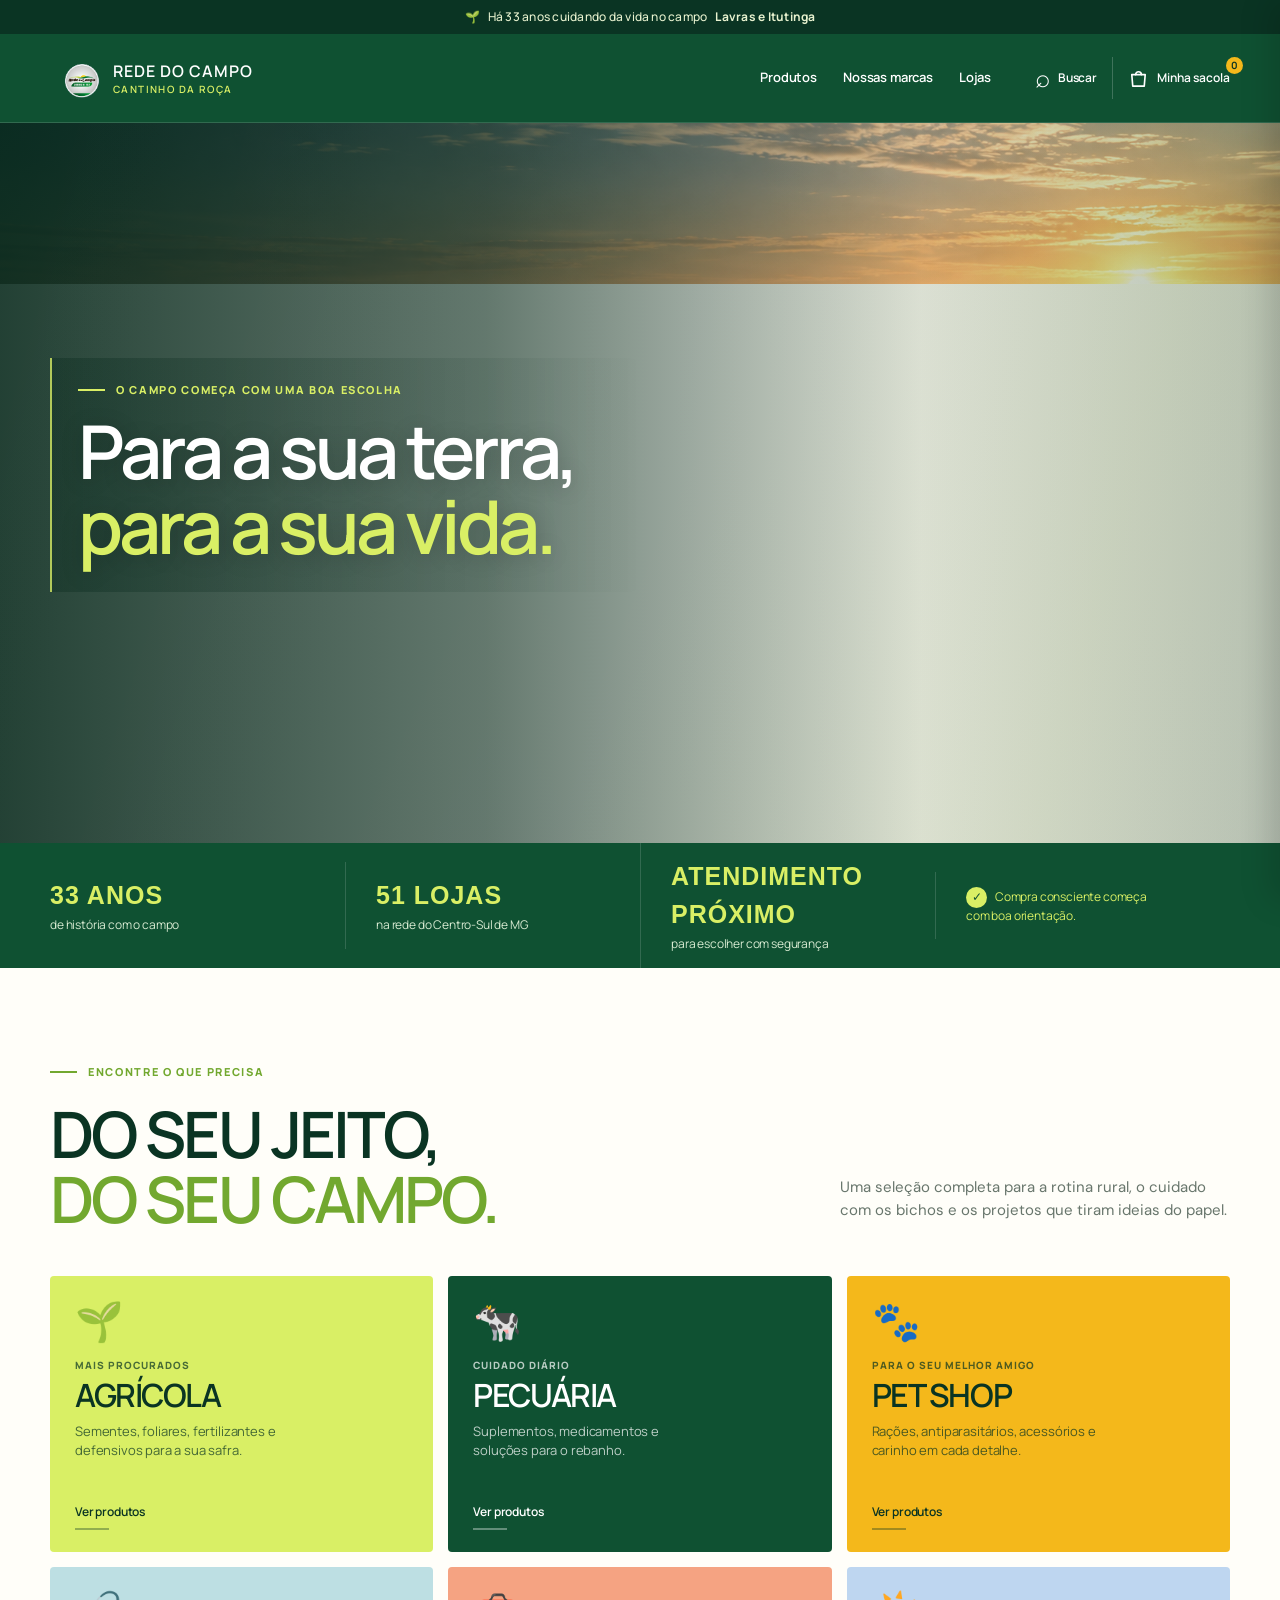
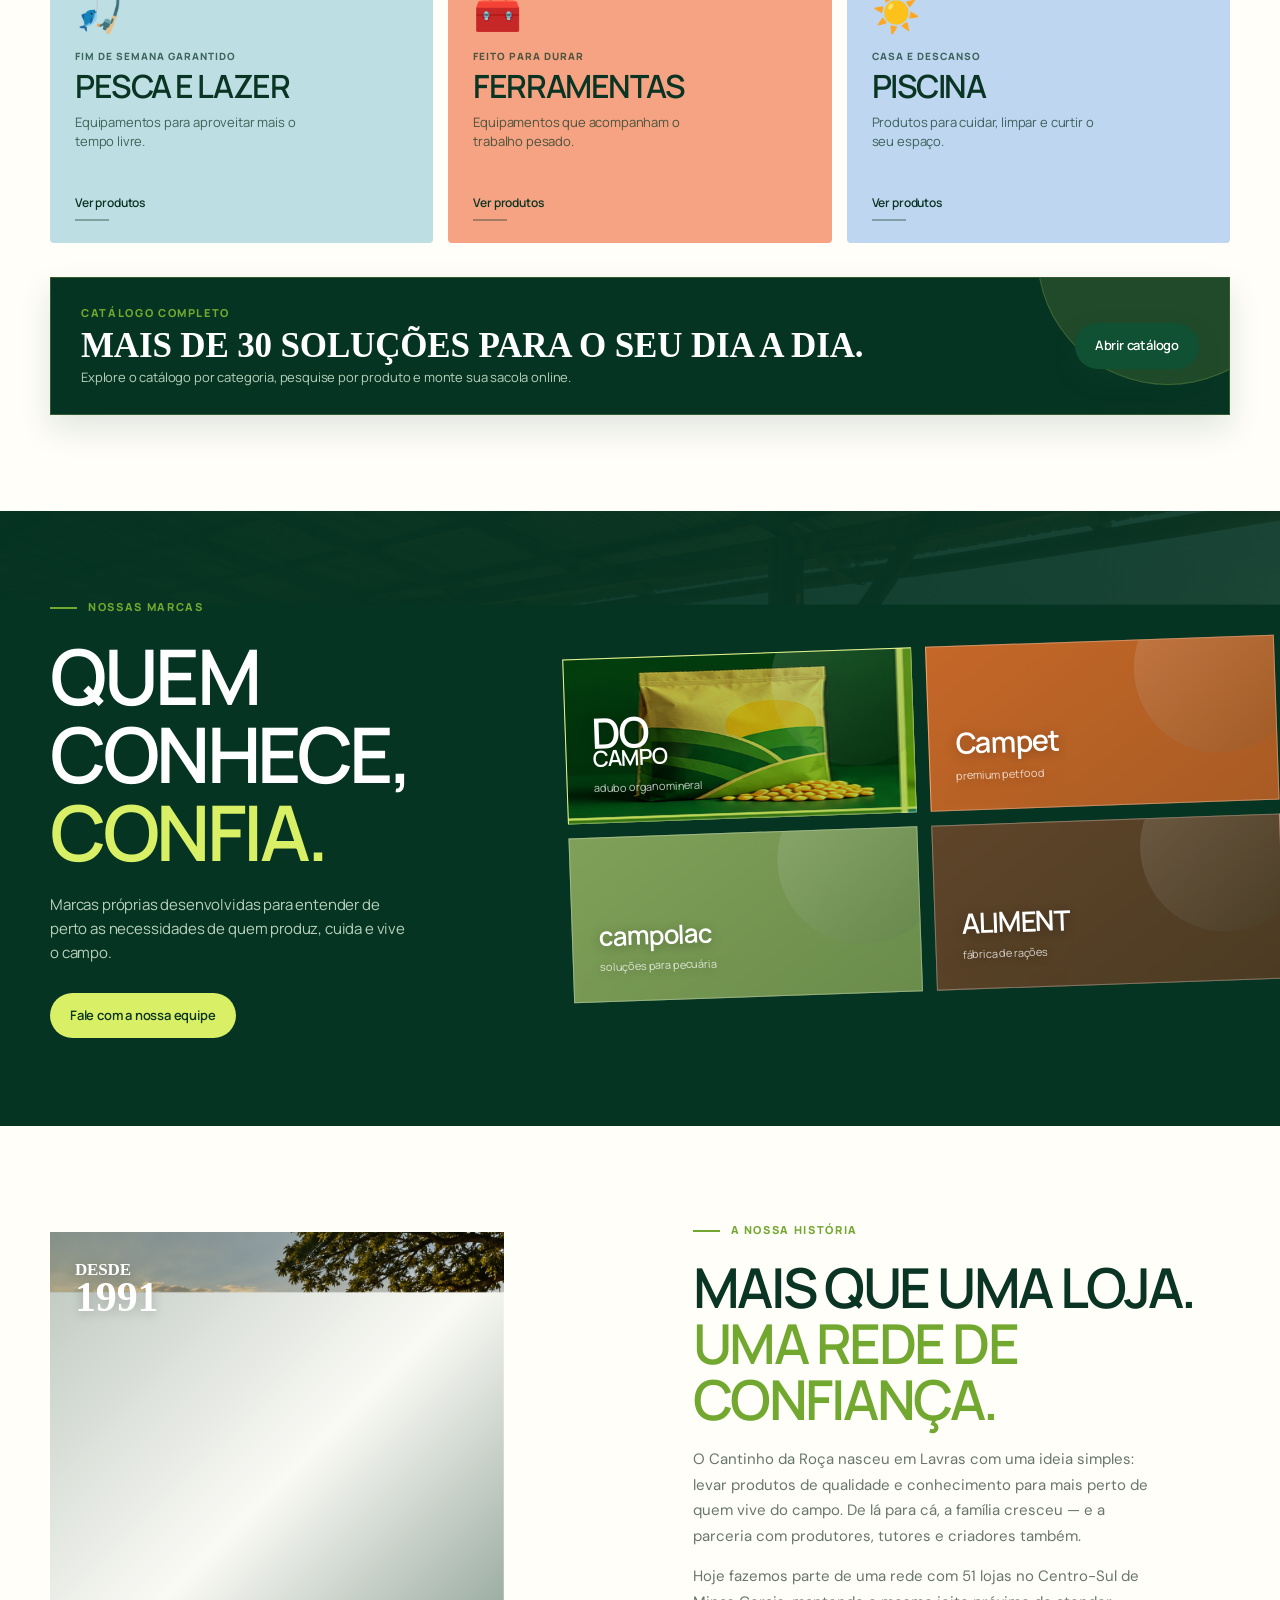
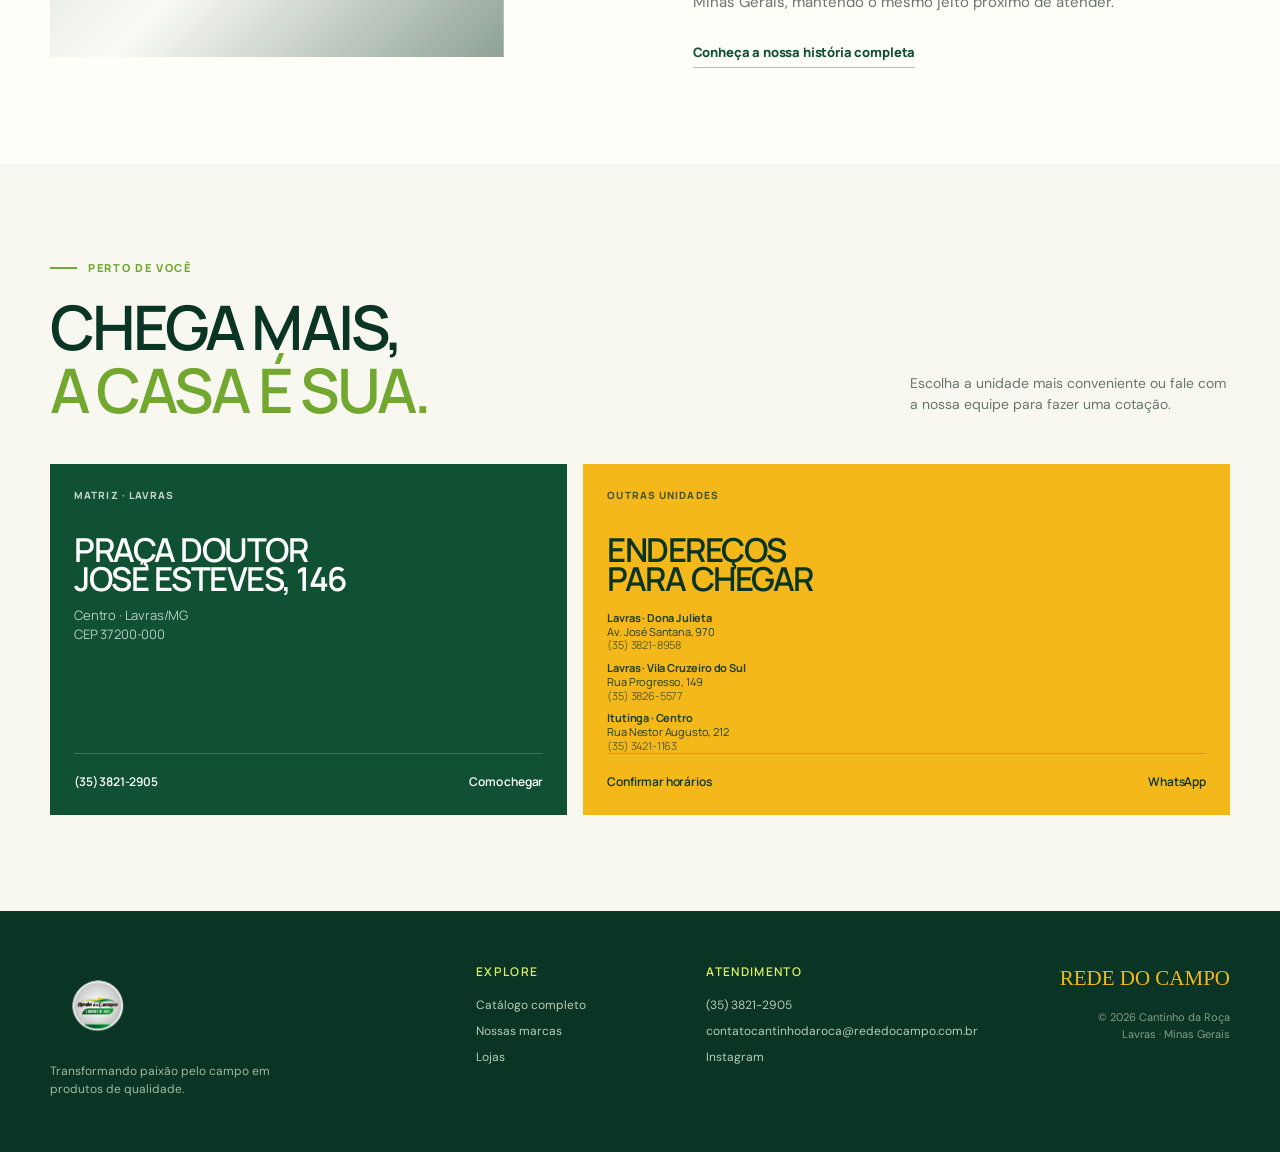
==== commit d41f7ce6: "Sync responsive site refinements" ====
--- a/index.html
+++ b/index.html
@@ -8,7 +8,7 @@
     <link rel="preconnect" href="https://fonts.googleapis.com" />
     <link rel="preconnect" href="https://fonts.gstatic.com" crossorigin />
     <link href="https://fonts.googleapis.com/css2?family=DM+Sans:wght@400;500;600;700&family=Manrope:wght@400;500;600;700;800&display=swap" rel="stylesheet" />
-    <link rel="stylesheet" href="./styles.css?v=hero-frame" />
+    <link rel="stylesheet" href="./styles.css?v=responsive-final" />
     <style>.quote-cta{display:none!important}.locations-grid{grid-template-columns:minmax(0,1fr) minmax(0,1.25fr)}@media(max-width:900px){.locations-grid{grid-template-columns:1fr 1fr}}@media(max-width:640px){.locations-grid{grid-template-columns:1fr}}</style>
   </head>
   <body>
@@ -25,7 +25,7 @@
 
     <main id="inicio">
       <section class="hero">
-        <div class="container hero-grid"><div class="hero-copy"><div class="eyebrow"><span class="eyebrow-line"></span> O campo começa com uma boa escolha</div><h1>Para a sua terra,<br /><em>para a sua vida.</em></h1></div></div>
+        <div class="container hero-grid"><div class="hero-copy"><div class="eyebrow"><span class="eyebrow-line"></span> O campo começa com uma boa escolha</div><h1><span>Para a sua terra,</span><br /><em><span>para a sua vida.</span></em></h1></div></div>
       </section>
 
       <section class="trust-strip"><div class="container trust-grid"><div><strong>33 anos</strong><span>de história com o campo</span></div><div><strong>51 lojas</strong><span>na rede do Centro-Sul de MG</span></div><div><strong>Atendimento próximo</strong><span>para escolher com segurança</span></div><div class="trust-note"><span>✓</span> Compra consciente começa<br />com boa orientação.</div></div></section>
--- a/styles.css
+++ b/styles.css
@@ -167,4 +167,80 @@
 .hero .eyebrow{margin-left:0}
 @media (max-width:1020px){.hero-copy{max-width:590px;padding:22px 24px 26px 20px;transform:none}.hero h1{font-size:clamp(50px,7.2vw,72px)}}
 @media (max-width:640px){.hero-copy{padding:18px 16px 20px 14px;border-left-width:1px}.hero h1{font-size:clamp(44px,12.6vw,60px);line-height:1.04;letter-spacing:-.05em;margin-top:12px}}
+
+/* Final responsive pass: keep every section inside the viewport and preserve the image art direction. */
+html,body{max-width:100%;overflow-x:hidden}
+img{max-width:100%;height:auto}
+.hero,.catalog-hero,.brands-section,.about-section,.locations-section,.site-footer{overflow:hidden}
+.hero,.catalog-callout,.brands-section,.brand-tile,.collage-main,.product-image.catalog-photo{background-repeat:no-repeat}
+.hero h1>span,.hero h1 em>span{white-space:nowrap}
+.brand img{flex:0 0 auto}
+.product-image.catalog-photo{background-color:#0f5132;background-position:var(--photo-x) var(--photo-y);background-repeat:no-repeat}
+
+@media (min-width:641px) and (max-width:1020px){
+  .container{width:calc(100% - 40px)}
+  .hero-grid{width:calc(100% - 40px)}
+  .hero{min-height:560px;background-position:64% center}
+  .hero-copy{max-width:610px;padding:72px 22px 82px 18px}
+  .hero h1{max-width:620px;font-size:clamp(52px,7.4vw,72px);line-height:1.02}
+  .section-heading{gap:20px}
+  .catalog-callout{margin-left:0;margin-right:0}
+  .brand-tiles{min-width:0;overflow:hidden}
+  .brand-tile{min-width:0}
+}
+
+@media (max-width:640px){
+  .container{width:calc(100% - 28px)}
+  .header-inner{width:calc(100% - 28px)}
+  .hero-grid{width:calc(100% - 28px)}
+  .hero{min-height:520px;background-position:66% center}
+  .hero-copy{width:100%;max-width:none;padding:58px 10px 72px 12px;background:linear-gradient(90deg,rgba(5,39,26,.38),rgba(5,39,26,.08) 85%,transparent)}
+  .hero .eyebrow{max-width:270px;line-height:1.35}
+  .hero h1{max-width:100%;font-size:clamp(40px,11.8vw,54px);line-height:1.05;letter-spacing:-.06em;margin:13px 0 0}
+  .hero h1>span,.hero h1 em>span{white-space:nowrap}
+  .catalog-hero{min-height:330px}
+  .catalog-hero-inner{width:calc(100% - 28px);padding:40px 0 46px}
+  .catalog-hero h1{font-size:clamp(43px,12vw,58px);line-height:.94;margin:17px 0 18px}
+  .catalog-hero p{font-size:15px;line-height:1.5}
+  .product-page-section{padding-top:48px}
+  .section-heading.compact{display:block}
+  .section-heading.compact h2{font-size:clamp(40px,11vw,52px);line-height:1.02}
+  .catalog-count{margin-top:18px}
+  .catalog-intro{font-size:13px}
+  .product-toolbar{display:block}
+  .product-tabs{overflow-x:auto;flex-wrap:nowrap;padding-bottom:5px;scrollbar-width:none}
+  .product-tabs::-webkit-scrollbar{display:none}
+  .product-tabs button{flex:0 0 auto}
+  .product-search{width:100%;margin-top:10px}
+  .product-grid{grid-template-columns:1fr;gap:12px}
+  .product-image.catalog-photo{height:238px}
+  .product-info h3{font-size:24px;min-height:0}
+  .product-info p{font-size:13px;min-height:0}
+  .product-buy{display:flex;align-items:center}
+  .product-buy .add-quote{width:auto}
+  .brand-tiles{grid-template-columns:1fr 1fr;gap:8px;min-width:0}
+  .brand-tile{min-width:0;min-height:136px;padding:14px 12px}
+  .brand-tile small{font-size:9px;line-height:1.2}
+  .locations-grid{min-width:0}
+  .location-card{min-width:0}
+  .footer-grid{min-width:0}
+}
+
+@media (max-width:380px){
+  .hero{min-height:500px}
+  .hero-copy{padding-top:50px}
+  .hero h1{font-size:40px}
+  .brand-tile{min-height:128px}
+  .brand-tile span{font-size:20px}
+  .brand-tile strong{font-size:17px}
+}
+
+@media (min-width:641px) and (max-width:900px){
+  .section-heading{display:block}
+  .section-heading>p{max-width:560px;margin:18px 0 0}
+}
+
+@media (max-width:640px){
+  .catalog-hero h1{font-size:clamp(40px,10.8vw,52px)}
+}
 
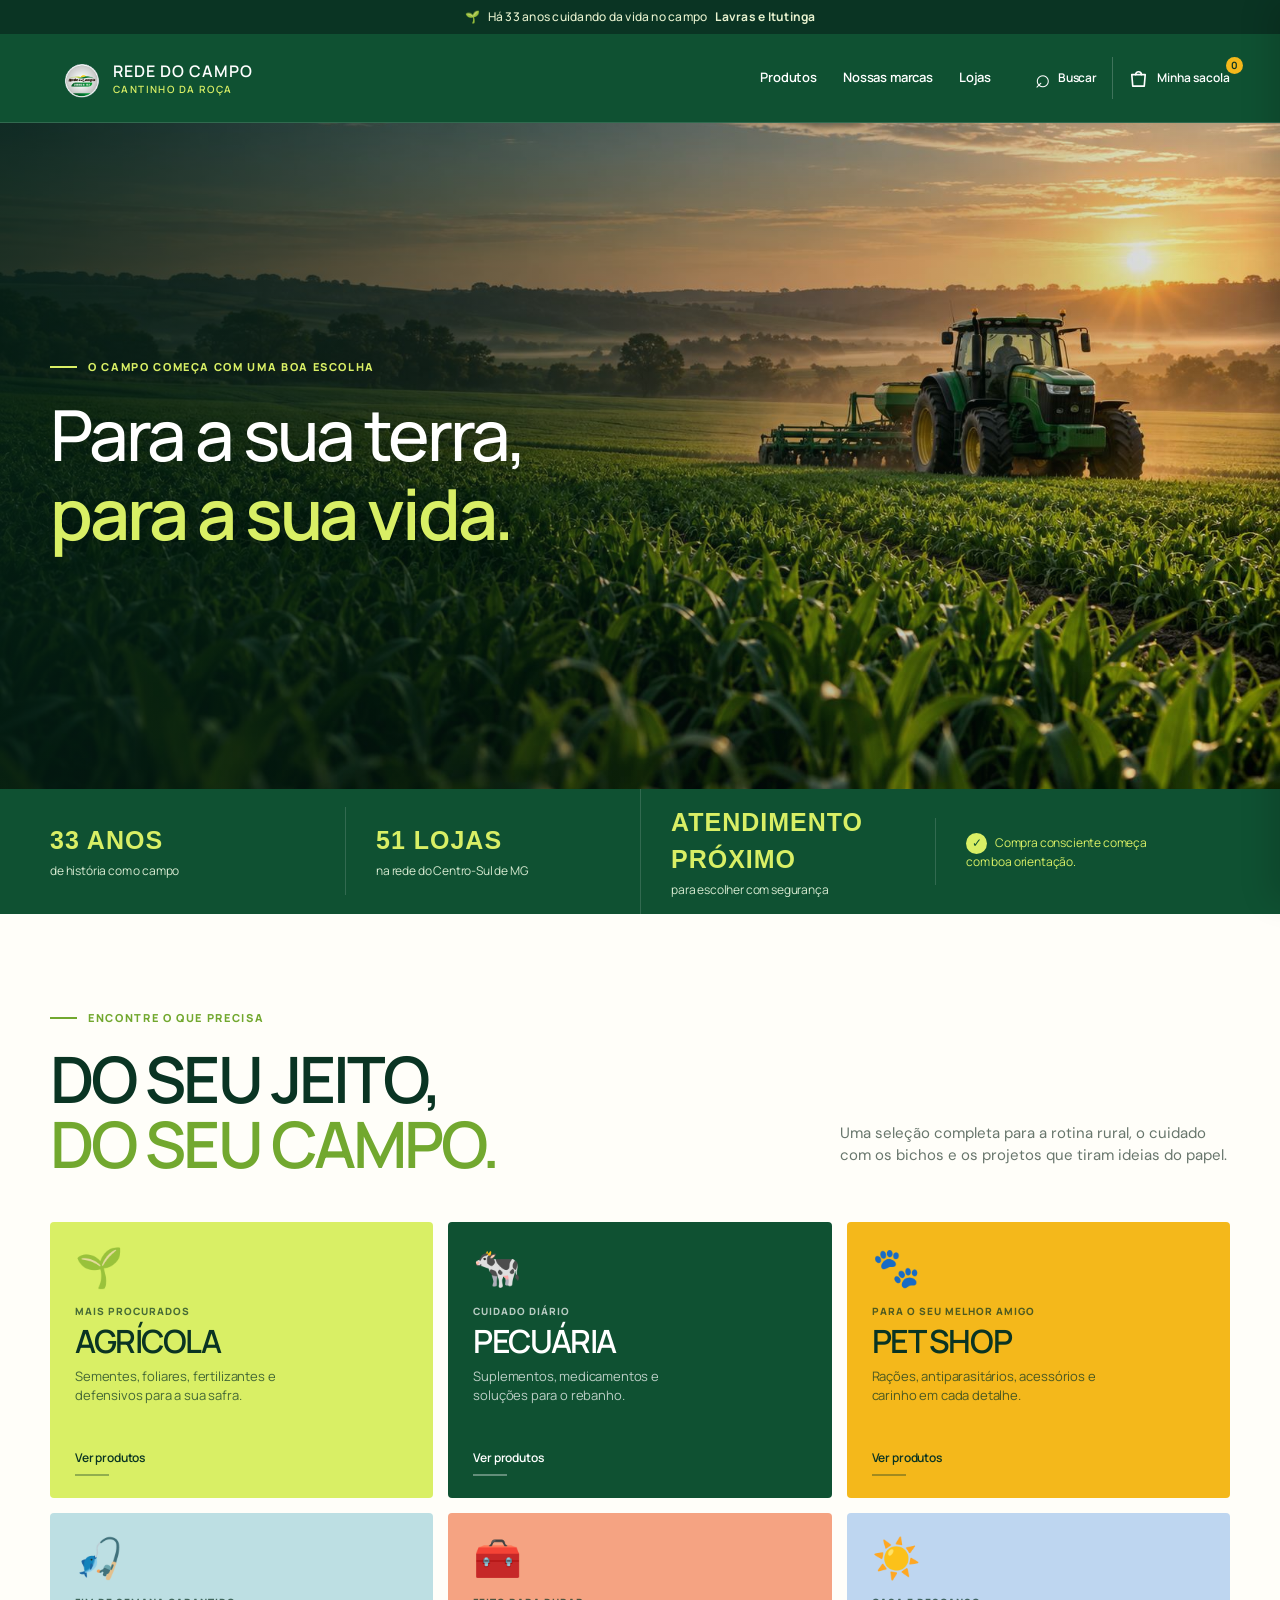
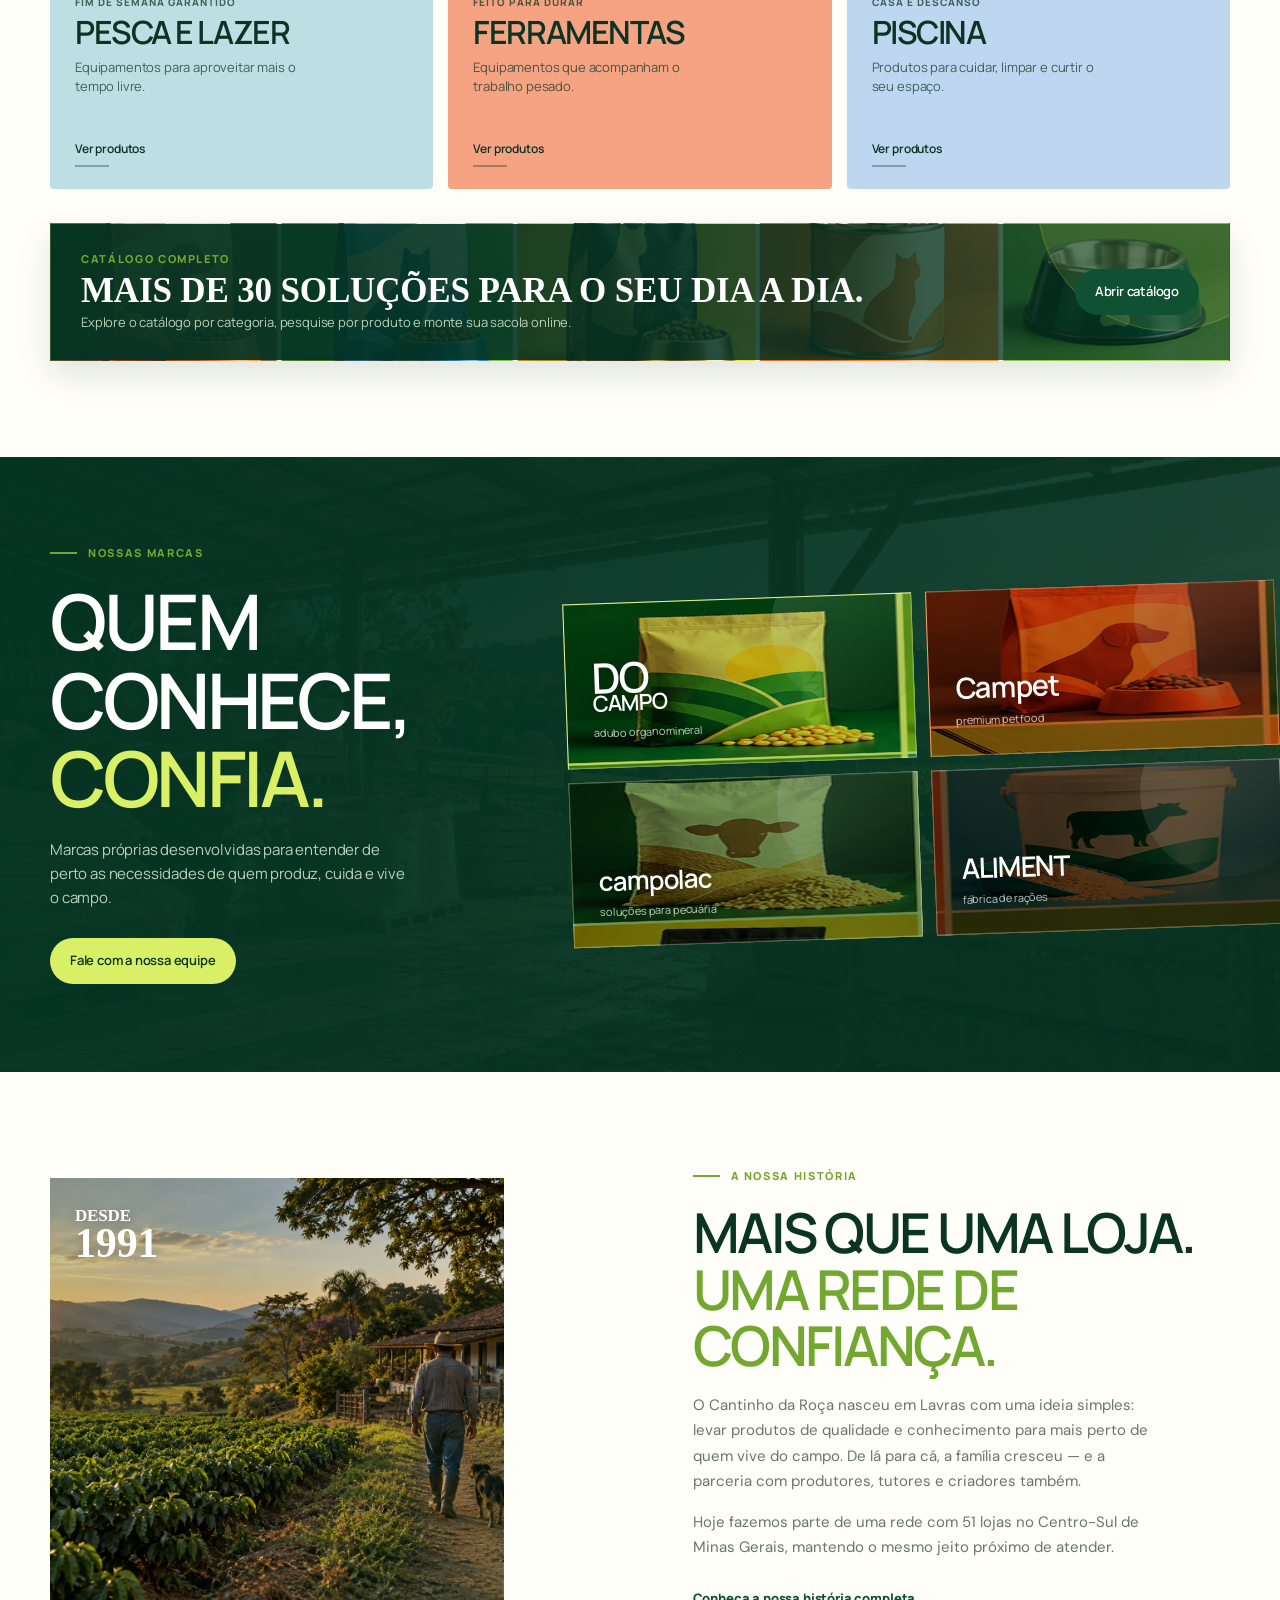
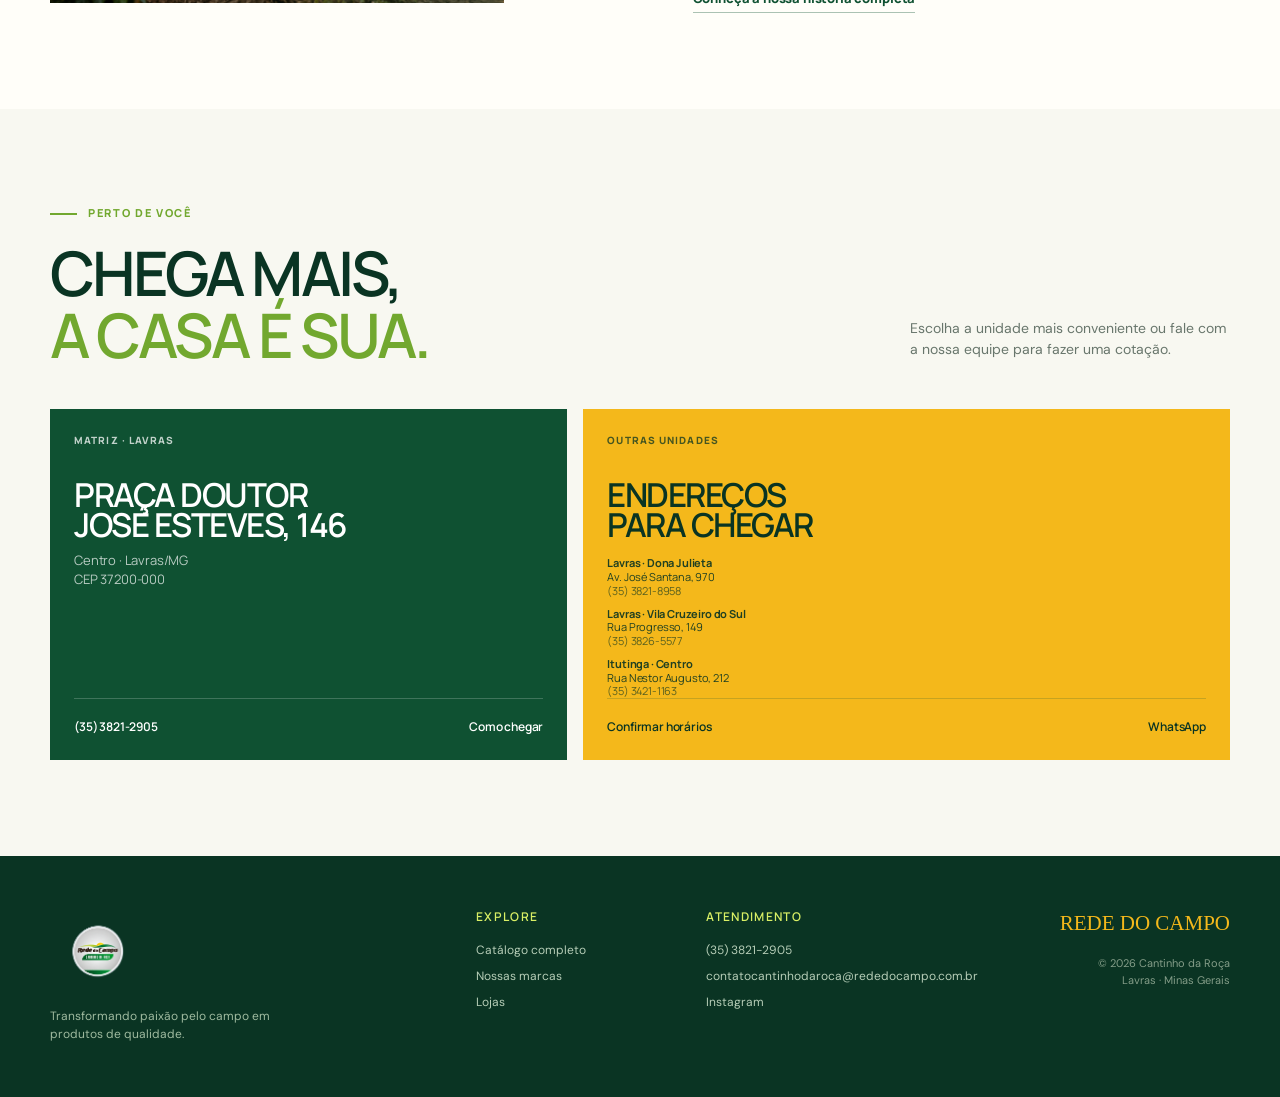
==== commit 4fe49a5e: "Fix mobile home image caching and hero sizing" ====
--- a/index.html
+++ b/index.html
@@ -9,6 +9,8 @@
     <link rel="preconnect" href="https://fonts.gstatic.com" crossorigin />
     <link href="https://fonts.googleapis.com/css2?family=DM+Sans:wght@400;500;600;700&family=Manrope:wght@400;500;600;700;800&display=swap" rel="stylesheet" />
     <link rel="stylesheet" href="./styles.css?v=responsive-final" />
+    <link rel="stylesheet" href="./home-mobile-v2.css" />
+    <link rel="preload" as="image" href="./assets/campo-home-v2.jpg" />
     <style>.quote-cta{display:none!important}.locations-grid{grid-template-columns:minmax(0,1fr) minmax(0,1.25fr)}@media(max-width:900px){.locations-grid{grid-template-columns:1fr 1fr}}@media(max-width:640px){.locations-grid{grid-template-columns:1fr}}</style>
   </head>
   <body>
@@ -25,6 +27,7 @@
 
     <main id="inicio">
       <section class="hero">
+        <img class="hero-landscape" src="./assets/campo-home-v2.jpg" width="1672" height="940" alt="" fetchpriority="high" decoding="async" />
         <div class="container hero-grid"><div class="hero-copy"><div class="eyebrow"><span class="eyebrow-line"></span> O campo começa com uma boa escolha</div><h1><span>Para a sua terra,</span><br /><em><span>para a sua vida.</span></em></h1></div></div>
       </section>
 
--- a/home-mobile-v2.css
+++ b/home-mobile-v2.css
@@ -0,0 +1,34 @@
+/* A fresh, lightweight image avoids cached incomplete PNG responses. */
+.hero{background:#0a3423;min-height:0;height:clamp(500px,52vw,680px);padding:0;align-items:center}
+.hero .hero-landscape{position:absolute;inset:0;display:block;width:100%;height:100%;max-width:none;object-fit:cover;object-position:center;z-index:0}
+.hero::before{content:"";position:absolute;inset:0;z-index:1;background:linear-gradient(90deg,rgba(4,31,21,.78),rgba(4,31,21,.3) 55%,rgba(4,31,21,.08));pointer-events:none}
+.hero::after{content:none}
+.hero .hero-grid{z-index:2}
+.hero .hero-copy{border:0;background:none;padding:0;transform:none;max-width:620px;border-radius:0}
+.hero h1{font-size:clamp(48px,5.5vw,76px);font-weight:500;line-height:1.12;letter-spacing:-.045em;margin:20px 0 0}
+.hero h1>span,.hero h1 em>span{white-space:nowrap}
+@media(min-width:641px) and (max-width:1020px){
+  .hero{height:520px}
+  .hero .hero-landscape{object-position:64% center}
+  .hero h1{font-size:clamp(44px,6.8vw,64px)}
+  .hero .hero-copy{padding:0}
+}
+@media(max-width:640px){
+  .hero{height:440px;height:clamp(390px,62svh,480px);min-height:0;align-items:flex-start}
+  .hero .hero-landscape{object-position:70% center}
+  .hero::before{background:linear-gradient(180deg,rgba(4,31,21,.72) 0%,rgba(4,31,21,.36) 42%,rgba(4,31,21,.04) 75%,rgba(4,31,21,.2) 100%)}
+  .hero .hero-grid{width:calc(100% - 40px);margin:0 auto;padding:46px 0 0}
+  .hero .hero-copy{width:100%;padding:0;max-width:none}
+  .hero .eyebrow{display:none}
+  .hero h1{font-size:clamp(30px,9.2vw,52px);line-height:1.15;font-weight:500;letter-spacing:-.04em;margin:0;text-shadow:0 2px 16px rgba(0,0,0,.22)}
+  .header-inner{height:72px;gap:12px}
+  .brand{min-width:0;gap:8px}
+  .brand img{width:36px;height:36px}
+  .brand strong{font-size:13px;letter-spacing:0}
+  .brand small{display:none}
+  .menu-toggle{flex:0 0 28px}
+  .header-actions{flex:0 0 auto}
+  .quote-action{min-width:38px;min-height:44px;justify-content:center}
+  .quote-action b{top:0;right:0}
+}
+
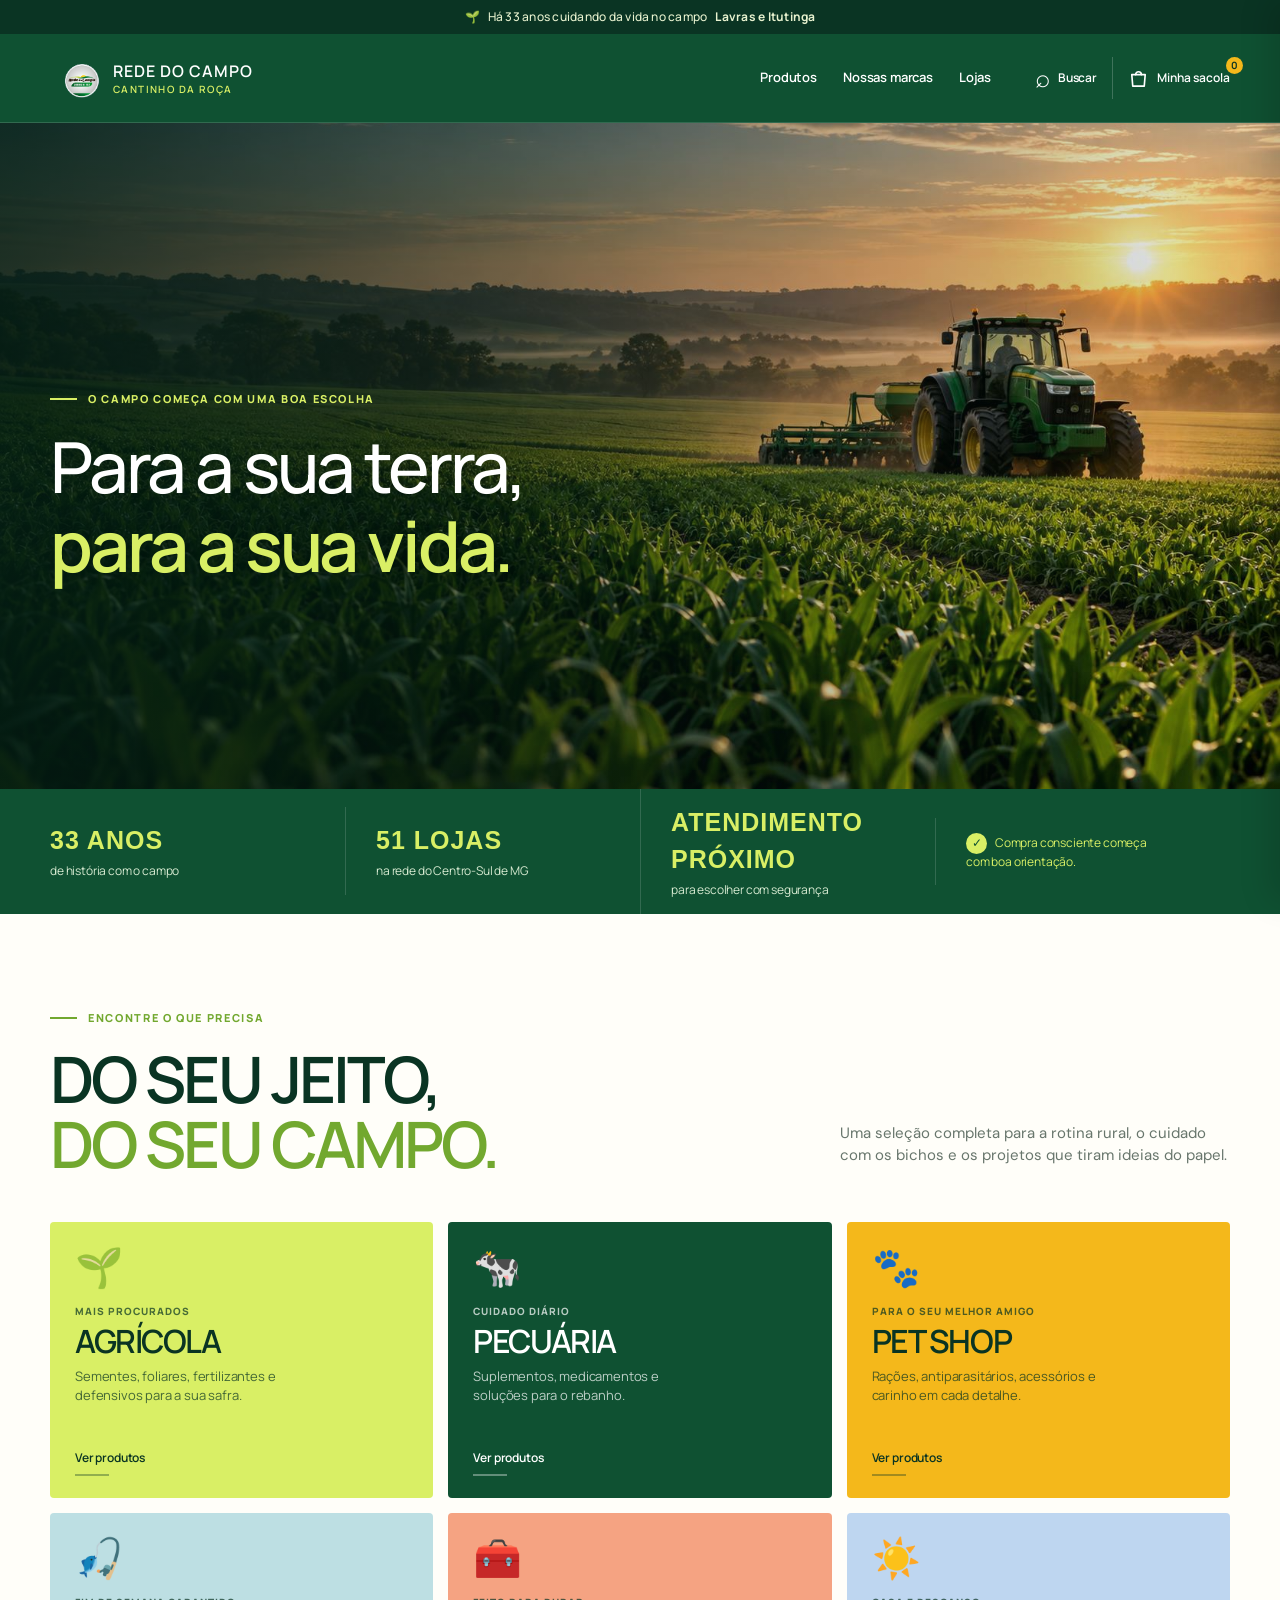
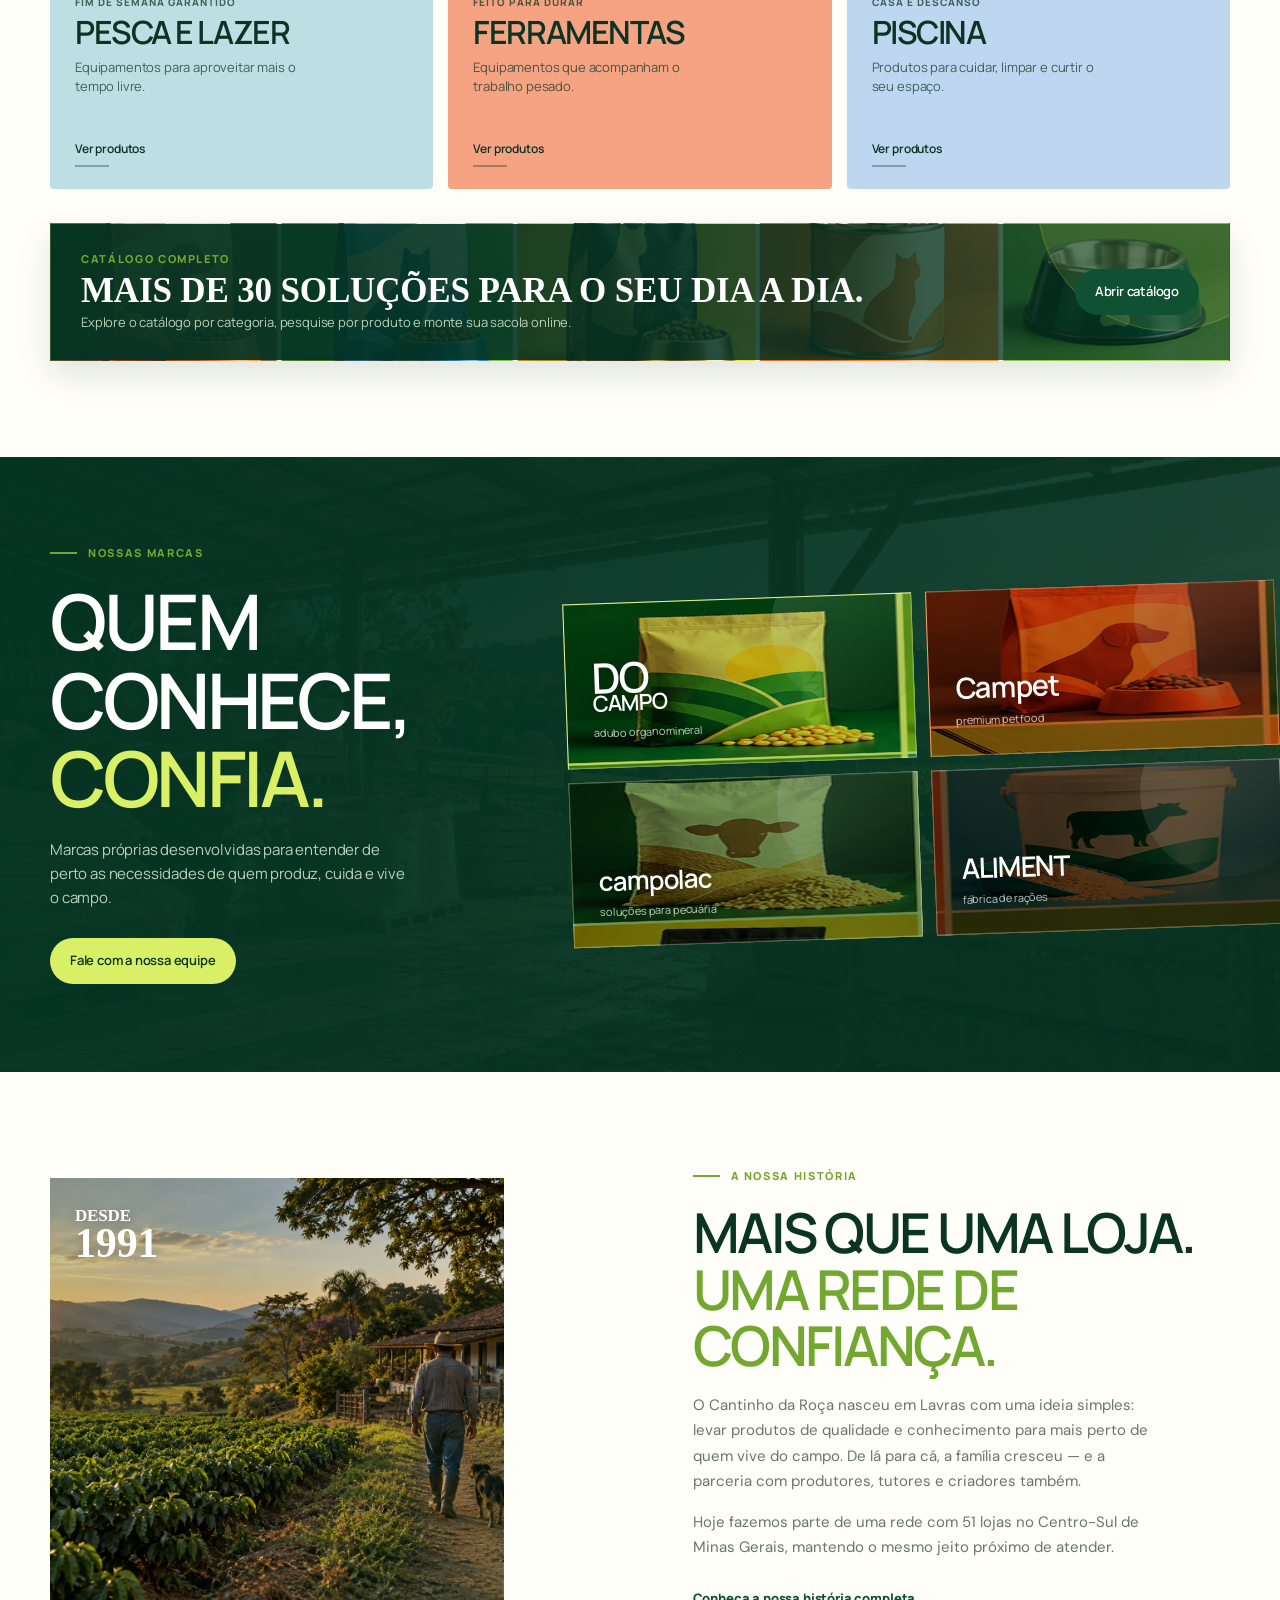
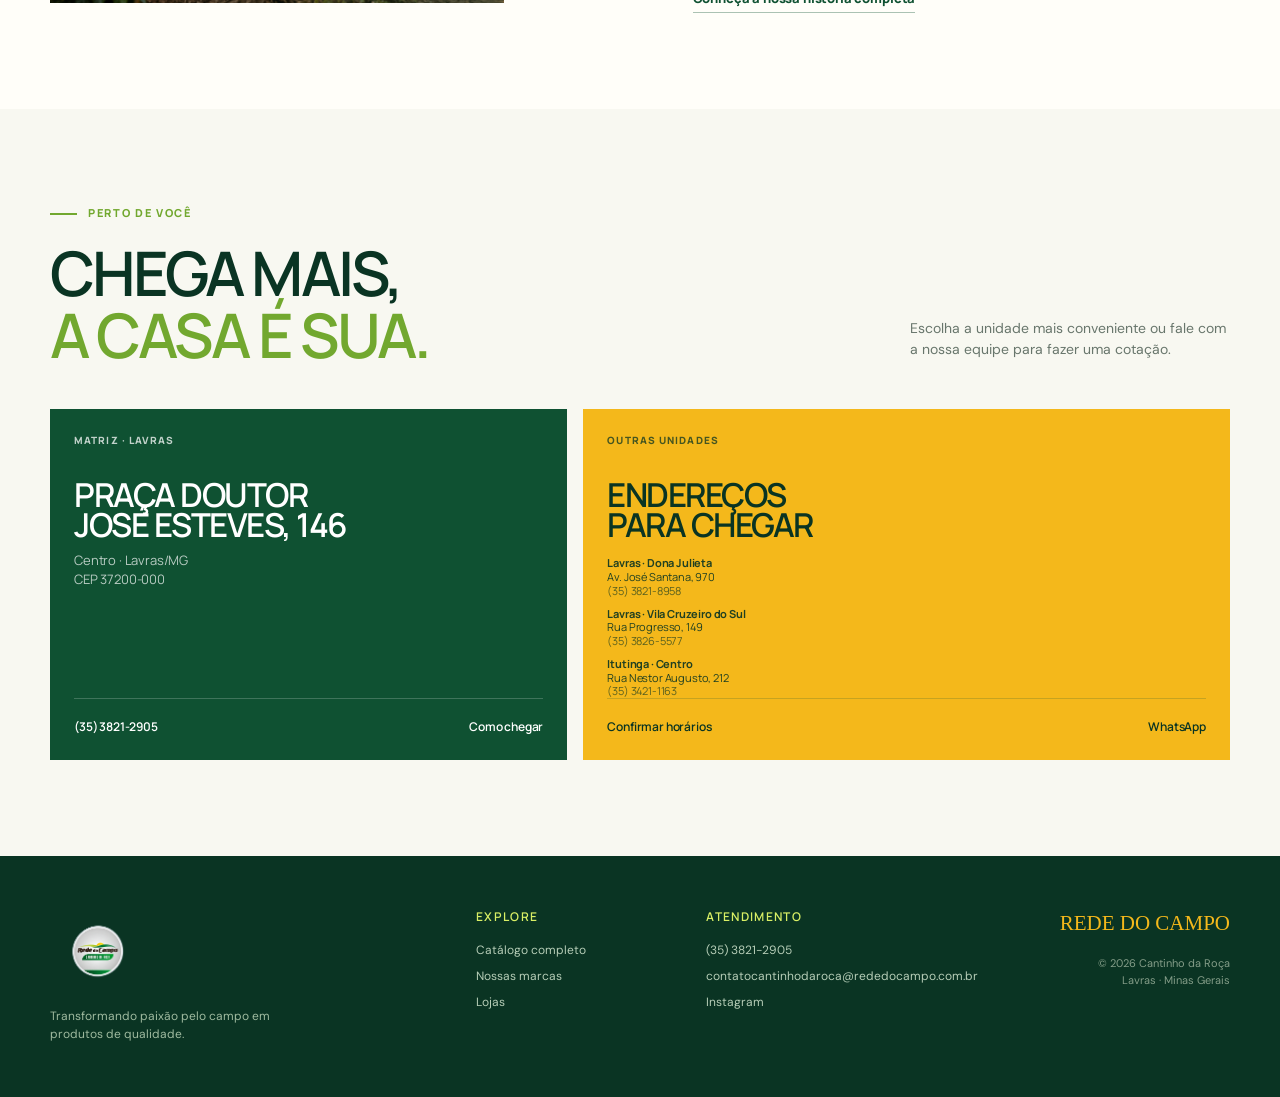
==== commit 43835343: "Move home headline lower in the landscape" ====
--- a/index.html
+++ b/index.html
@@ -9,7 +9,7 @@
     <link rel="preconnect" href="https://fonts.gstatic.com" crossorigin />
     <link href="https://fonts.googleapis.com/css2?family=DM+Sans:wght@400;500;600;700&family=Manrope:wght@400;500;600;700;800&display=swap" rel="stylesheet" />
     <link rel="stylesheet" href="./styles.css?v=responsive-final" />
-    <link rel="stylesheet" href="./home-mobile-v2.css" />
+    <link rel="stylesheet" href="./home-mobile-v2.css?v=2.2" />
     <link rel="preload" as="image" href="./assets/campo-home-v2.jpg" />
     <style>.quote-cta{display:none!important}.locations-grid{grid-template-columns:minmax(0,1fr) minmax(0,1.25fr)}@media(max-width:900px){.locations-grid{grid-template-columns:1fr 1fr}}@media(max-width:640px){.locations-grid{grid-template-columns:1fr}}</style>
   </head>
--- a/home-mobile-v2.css
+++ b/home-mobile-v2.css
@@ -3,7 +3,7 @@
 .hero .hero-landscape{position:absolute;inset:0;display:block;width:100%;height:100%;max-width:none;object-fit:cover;object-position:center;z-index:0}
 .hero::before{content:"";position:absolute;inset:0;z-index:1;background:linear-gradient(90deg,rgba(4,31,21,.78),rgba(4,31,21,.3) 55%,rgba(4,31,21,.08));pointer-events:none}
 .hero::after{content:none}
-.hero .hero-grid{z-index:2}
+.hero .hero-grid{z-index:2;transform:translateY(32px)}
 .hero .hero-copy{border:0;background:none;padding:0;transform:none;max-width:620px;border-radius:0}
 .hero h1{font-size:clamp(48px,5.5vw,76px);font-weight:500;line-height:1.12;letter-spacing:-.045em;margin:20px 0 0}
 .hero h1>span,.hero h1 em>span{white-space:nowrap}
@@ -15,9 +15,9 @@
 }
 @media(max-width:640px){
   .hero{height:440px;height:clamp(390px,62svh,480px);min-height:0;align-items:flex-start}
-  .hero .hero-landscape{object-position:70% center}
+  .hero .hero-landscape{object-position:84% center}
   .hero::before{background:linear-gradient(180deg,rgba(4,31,21,.72) 0%,rgba(4,31,21,.36) 42%,rgba(4,31,21,.04) 75%,rgba(4,31,21,.2) 100%)}
-  .hero .hero-grid{width:calc(100% - 40px);margin:0 auto;padding:46px 0 0}
+  .hero .hero-grid{width:calc(100% - 40px);margin:0 auto;padding:96px 0 0;transform:none}
   .hero .hero-copy{width:100%;padding:0;max-width:none}
   .hero .eyebrow{display:none}
   .hero h1{font-size:clamp(30px,9.2vw,52px);line-height:1.15;font-weight:500;letter-spacing:-.04em;margin:0;text-shadow:0 2px 16px rgba(0,0,0,.22)}
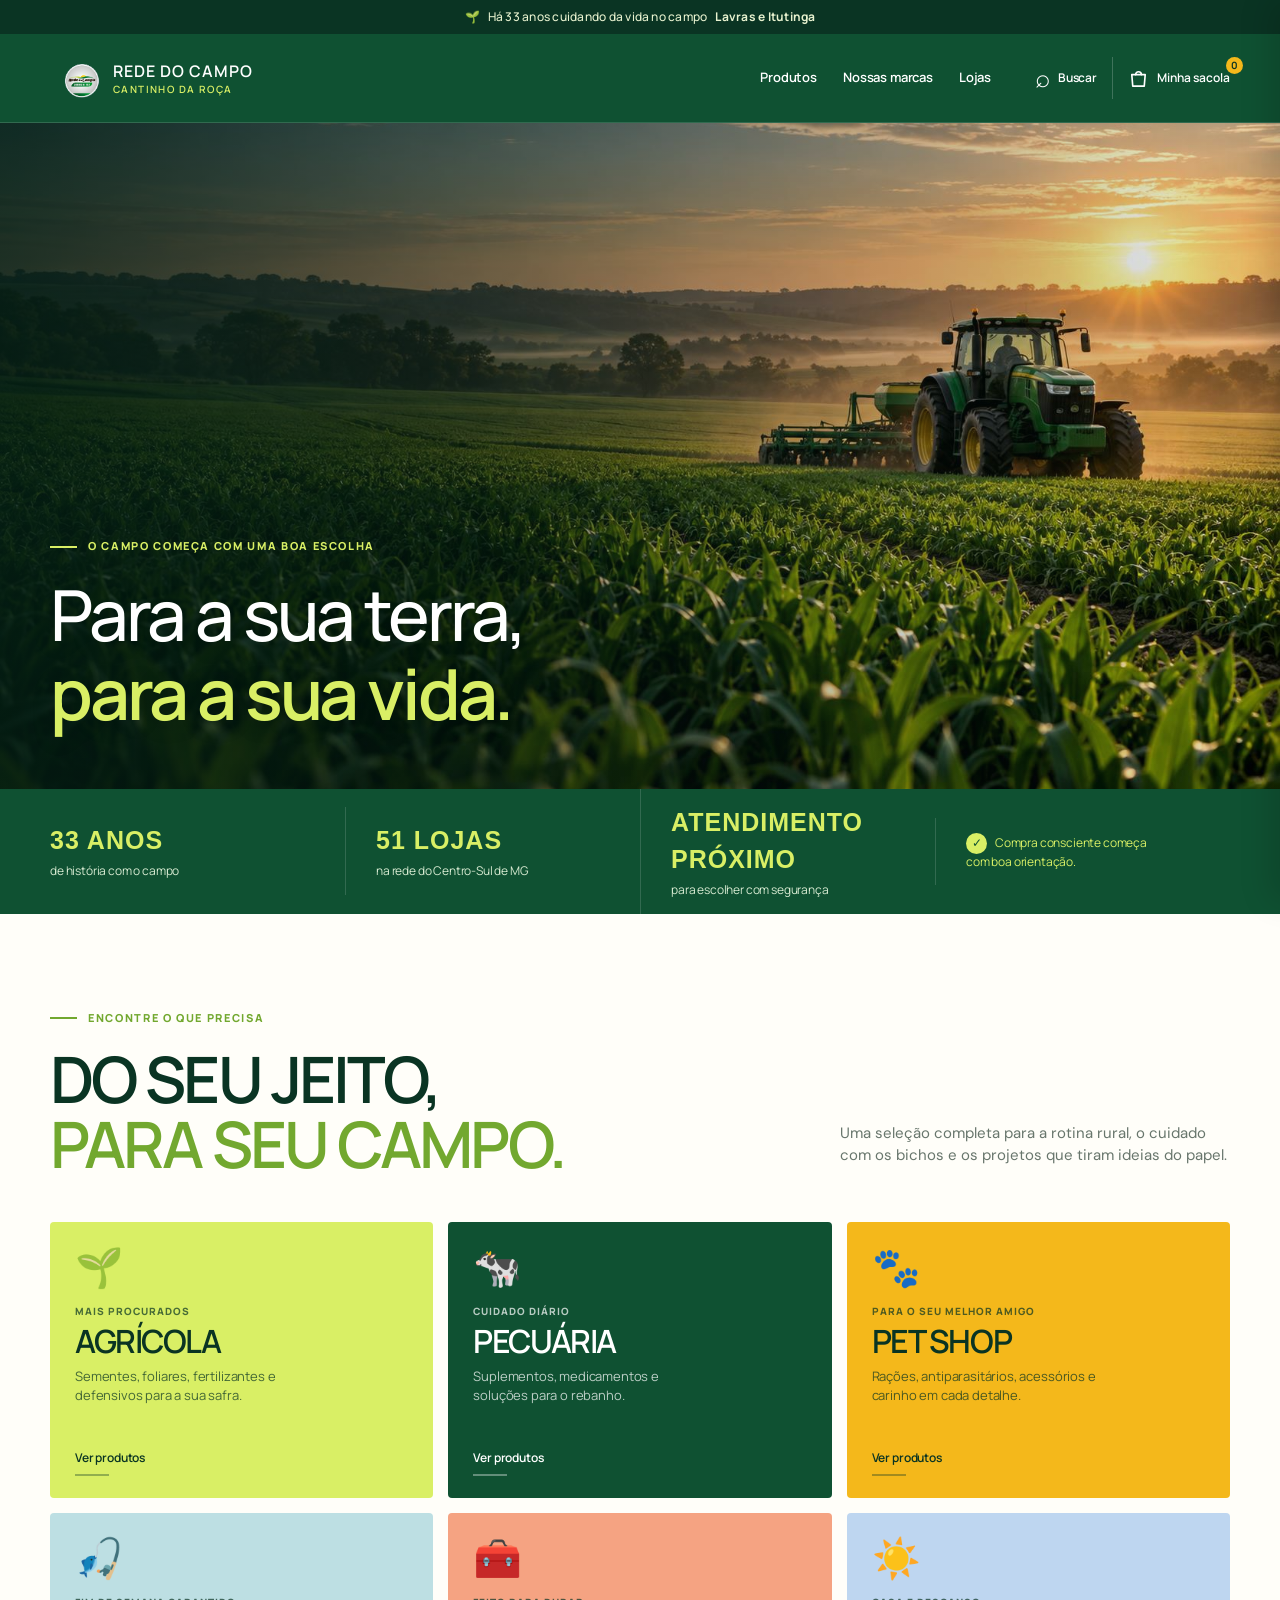
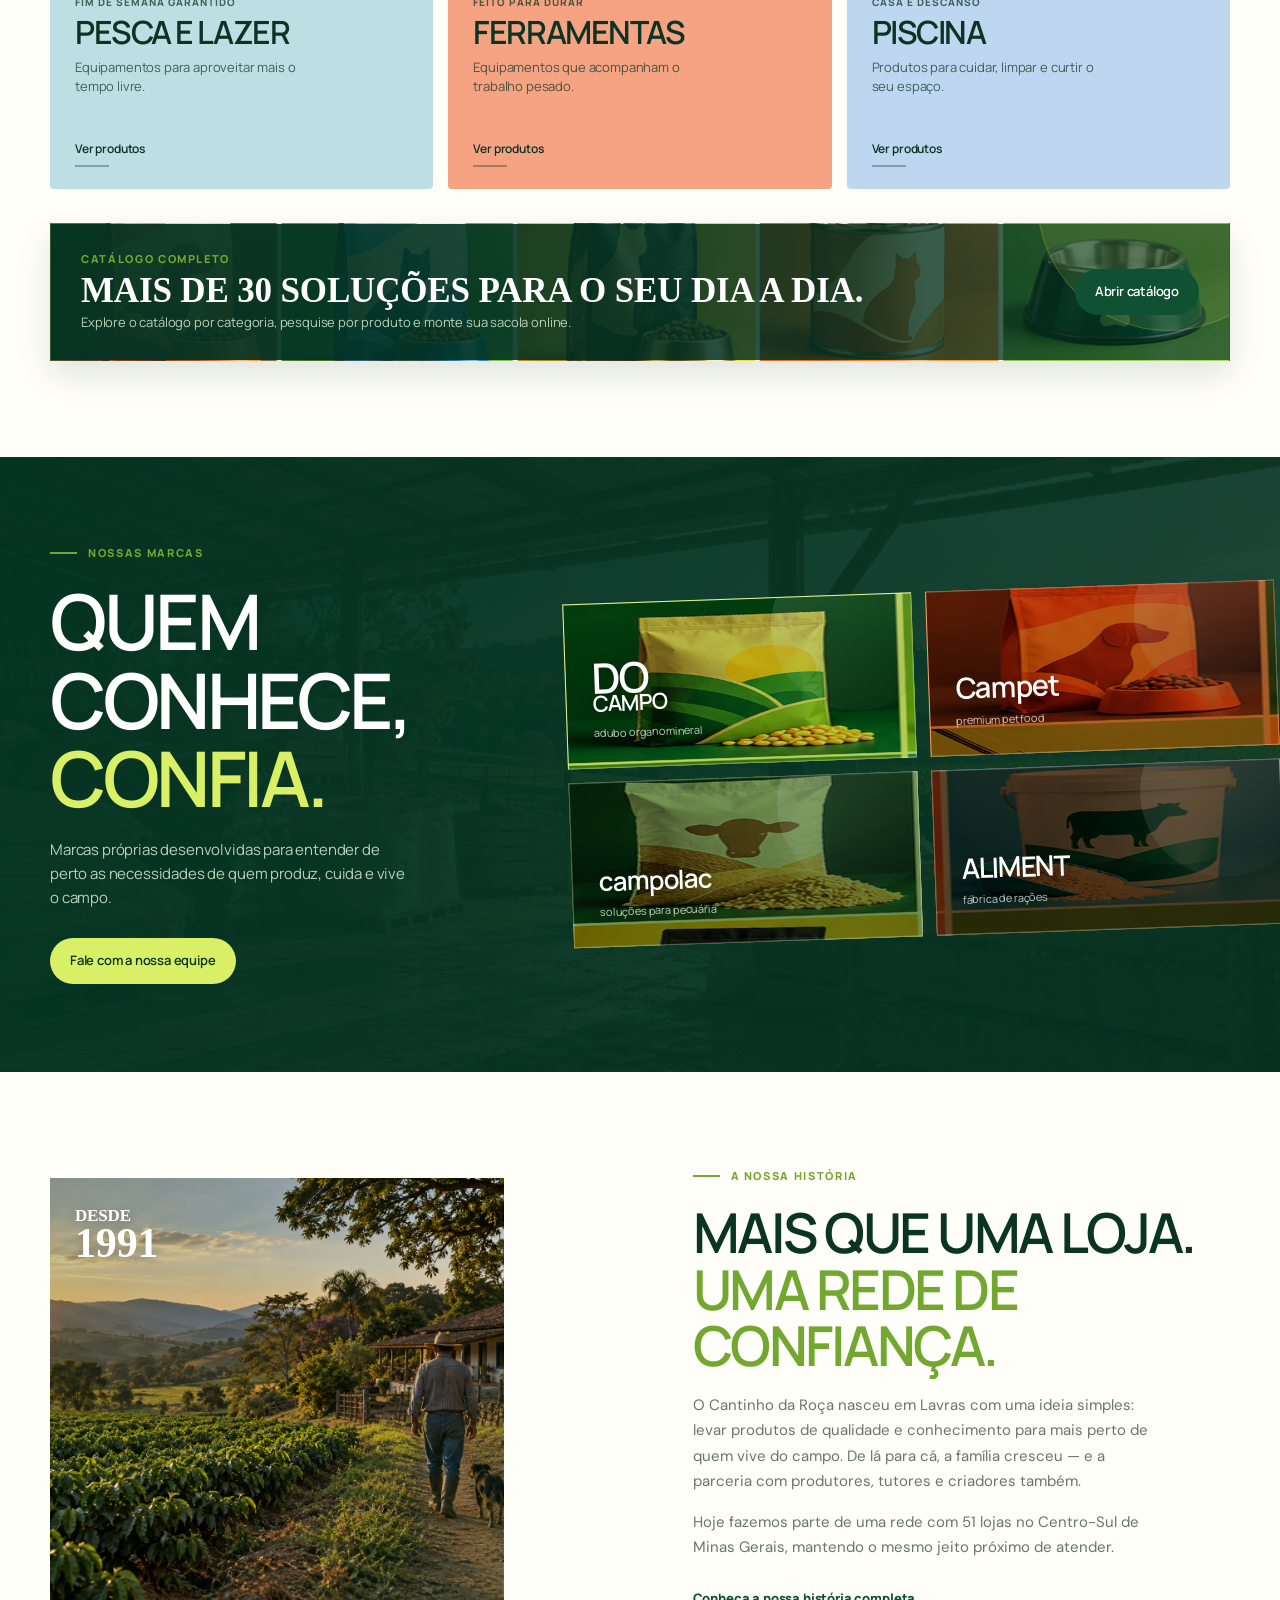
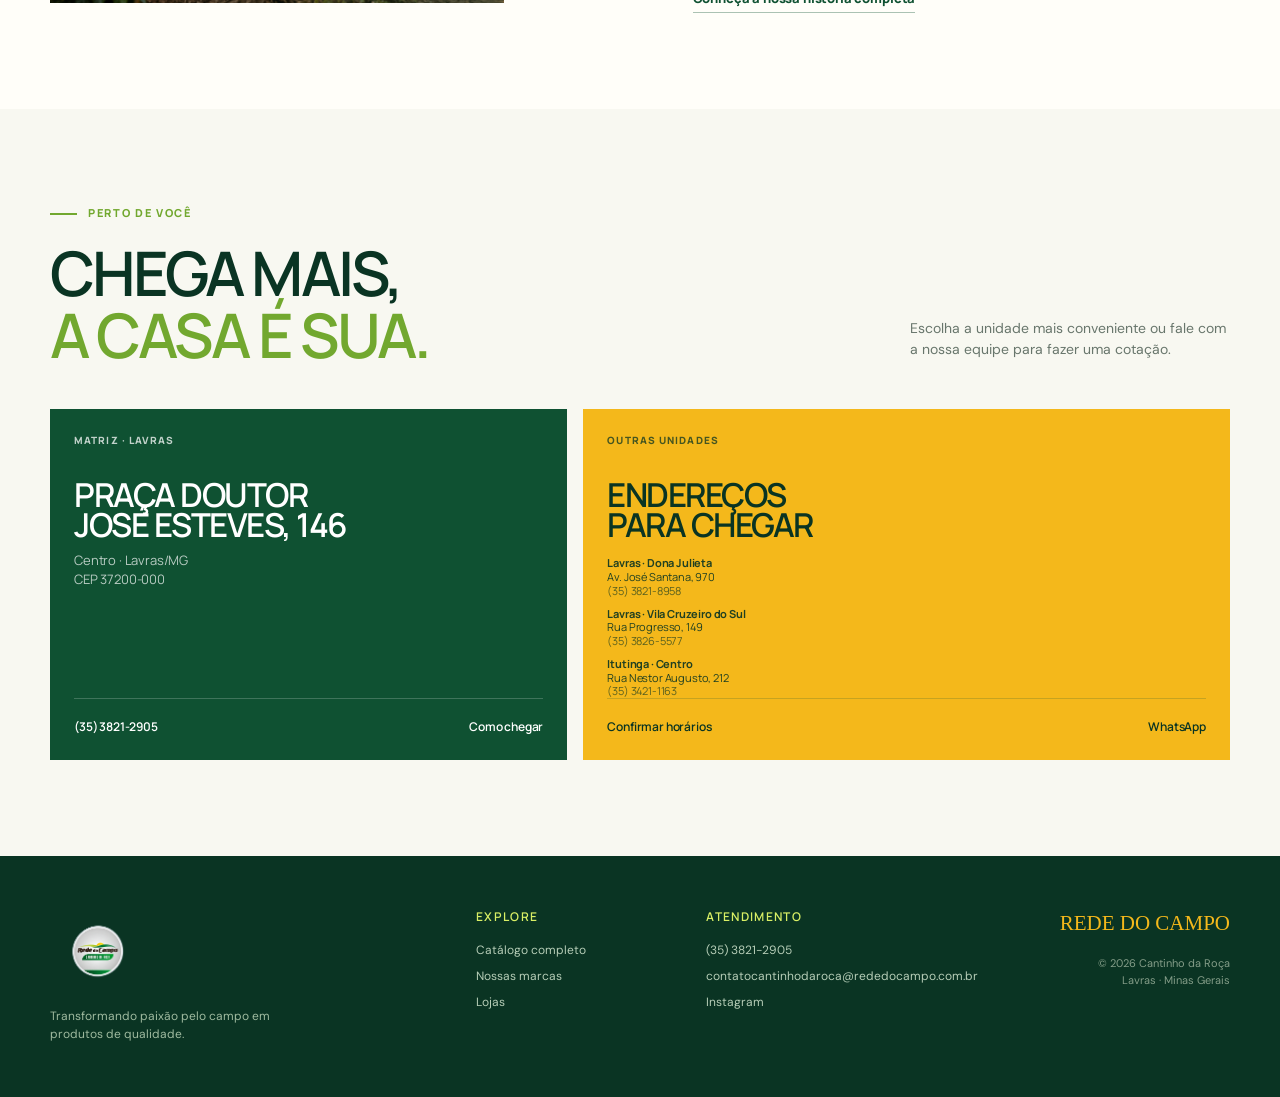
==== commit 81d23751: "Place headline at lower left and update category copy" ====
--- a/index.html
+++ b/index.html
@@ -9,7 +9,7 @@
     <link rel="preconnect" href="https://fonts.gstatic.com" crossorigin />
     <link href="https://fonts.googleapis.com/css2?family=DM+Sans:wght@400;500;600;700&family=Manrope:wght@400;500;600;700;800&display=swap" rel="stylesheet" />
     <link rel="stylesheet" href="./styles.css?v=responsive-final" />
-    <link rel="stylesheet" href="./home-mobile-v2.css?v=2.2" />
+    <link rel="stylesheet" href="./home-mobile-v2.css?v=2.3" />
     <link rel="preload" as="image" href="./assets/campo-home-v2.jpg" />
     <style>.quote-cta{display:none!important}.locations-grid{grid-template-columns:minmax(0,1fr) minmax(0,1.25fr)}@media(max-width:900px){.locations-grid{grid-template-columns:1fr 1fr}}@media(max-width:640px){.locations-grid{grid-template-columns:1fr}}</style>
   </head>
@@ -33,7 +33,7 @@
 
       <section class="trust-strip"><div class="container trust-grid"><div><strong>33 anos</strong><span>de história com o campo</span></div><div><strong>51 lojas</strong><span>na rede do Centro-Sul de MG</span></div><div><strong>Atendimento próximo</strong><span>para escolher com segurança</span></div><div class="trust-note"><span>✓</span> Compra consciente começa<br />com boa orientação.</div></div></section>
 
-      <section id="categorias" class="section-pad categories-section"><div class="container"><div class="section-heading"><div><div class="eyebrow"><span class="eyebrow-line"></span> Encontre o que precisa</div><h2>Do seu jeito,<br /><em>do seu campo.</em></h2></div><p>Uma seleção completa para a rotina rural, o cuidado com os bichos e os projetos que tiram ideias do papel.</p></div>
+      <section id="categorias" class="section-pad categories-section"><div class="container"><div class="section-heading"><div><div class="eyebrow"><span class="eyebrow-line"></span> Encontre o que precisa</div><h2>Do seu jeito,<br /><em>para seu campo.</em></h2></div><p>Uma seleção completa para a rotina rural, o cuidado com os bichos e os projetos que tiram ideias do papel.</p></div>
         <div class="category-grid">
           <a class="category-card category-featured" href="./produtos.html?categoria=agricola"><span class="category-icon" aria-hidden="true">🌱</span><span class="category-kicker">Mais procurados</span><h3>Agrícola</h3><p>Sementes, foliares, fertilizantes e defensivos para a sua safra.</p><span class="card-link">Ver produtos</span></a>
           <a class="category-card category-dark" href="./produtos.html?categoria=pecuaria"><span class="category-icon" aria-hidden="true">🐄</span><span class="category-kicker">Cuidado diário</span><h3>Pecuária</h3><p>Suplementos, medicamentos e soluções para o rebanho.</p><span class="card-link">Ver produtos</span></a>
--- a/home-mobile-v2.css
+++ b/home-mobile-v2.css
@@ -1,9 +1,9 @@
 /* A fresh, lightweight image avoids cached incomplete PNG responses. */
-.hero{background:#0a3423;min-height:0;height:clamp(500px,52vw,680px);padding:0;align-items:center}
+.hero{background:#0a3423;min-height:0;height:clamp(500px,52vw,680px);padding:0;align-items:flex-end}
 .hero .hero-landscape{position:absolute;inset:0;display:block;width:100%;height:100%;max-width:none;object-fit:cover;object-position:center;z-index:0}
 .hero::before{content:"";position:absolute;inset:0;z-index:1;background:linear-gradient(90deg,rgba(4,31,21,.78),rgba(4,31,21,.3) 55%,rgba(4,31,21,.08));pointer-events:none}
 .hero::after{content:none}
-.hero .hero-grid{z-index:2;transform:translateY(32px)}
+.hero .hero-grid{z-index:2;transform:none;padding-bottom:56px}
 .hero .hero-copy{border:0;background:none;padding:0;transform:none;max-width:620px;border-radius:0}
 .hero h1{font-size:clamp(48px,5.5vw,76px);font-weight:500;line-height:1.12;letter-spacing:-.045em;margin:20px 0 0}
 .hero h1>span,.hero h1 em>span{white-space:nowrap}
@@ -14,10 +14,10 @@
   .hero .hero-copy{padding:0}
 }
 @media(max-width:640px){
-  .hero{height:440px;height:clamp(390px,62svh,480px);min-height:0;align-items:flex-start}
+  .hero{height:440px;height:clamp(390px,62svh,480px);min-height:0;align-items:flex-end}
   .hero .hero-landscape{object-position:84% center}
-  .hero::before{background:linear-gradient(180deg,rgba(4,31,21,.72) 0%,rgba(4,31,21,.36) 42%,rgba(4,31,21,.04) 75%,rgba(4,31,21,.2) 100%)}
-  .hero .hero-grid{width:calc(100% - 40px);margin:0 auto;padding:96px 0 0;transform:none}
+  .hero::before{background:linear-gradient(180deg,rgba(4,31,21,.12) 0%,rgba(4,31,21,.08) 40%,rgba(4,31,21,.58) 75%,rgba(4,31,21,.76) 100%)}
+  .hero .hero-grid{width:calc(100% - 40px);margin:0 auto;padding:0 0 40px;transform:none}
   .hero .hero-copy{width:100%;padding:0;max-width:none}
   .hero .eyebrow{display:none}
   .hero h1{font-size:clamp(30px,9.2vw,52px);line-height:1.15;font-weight:500;letter-spacing:-.04em;margin:0;text-shadow:0 2px 16px rgba(0,0,0,.22)}
